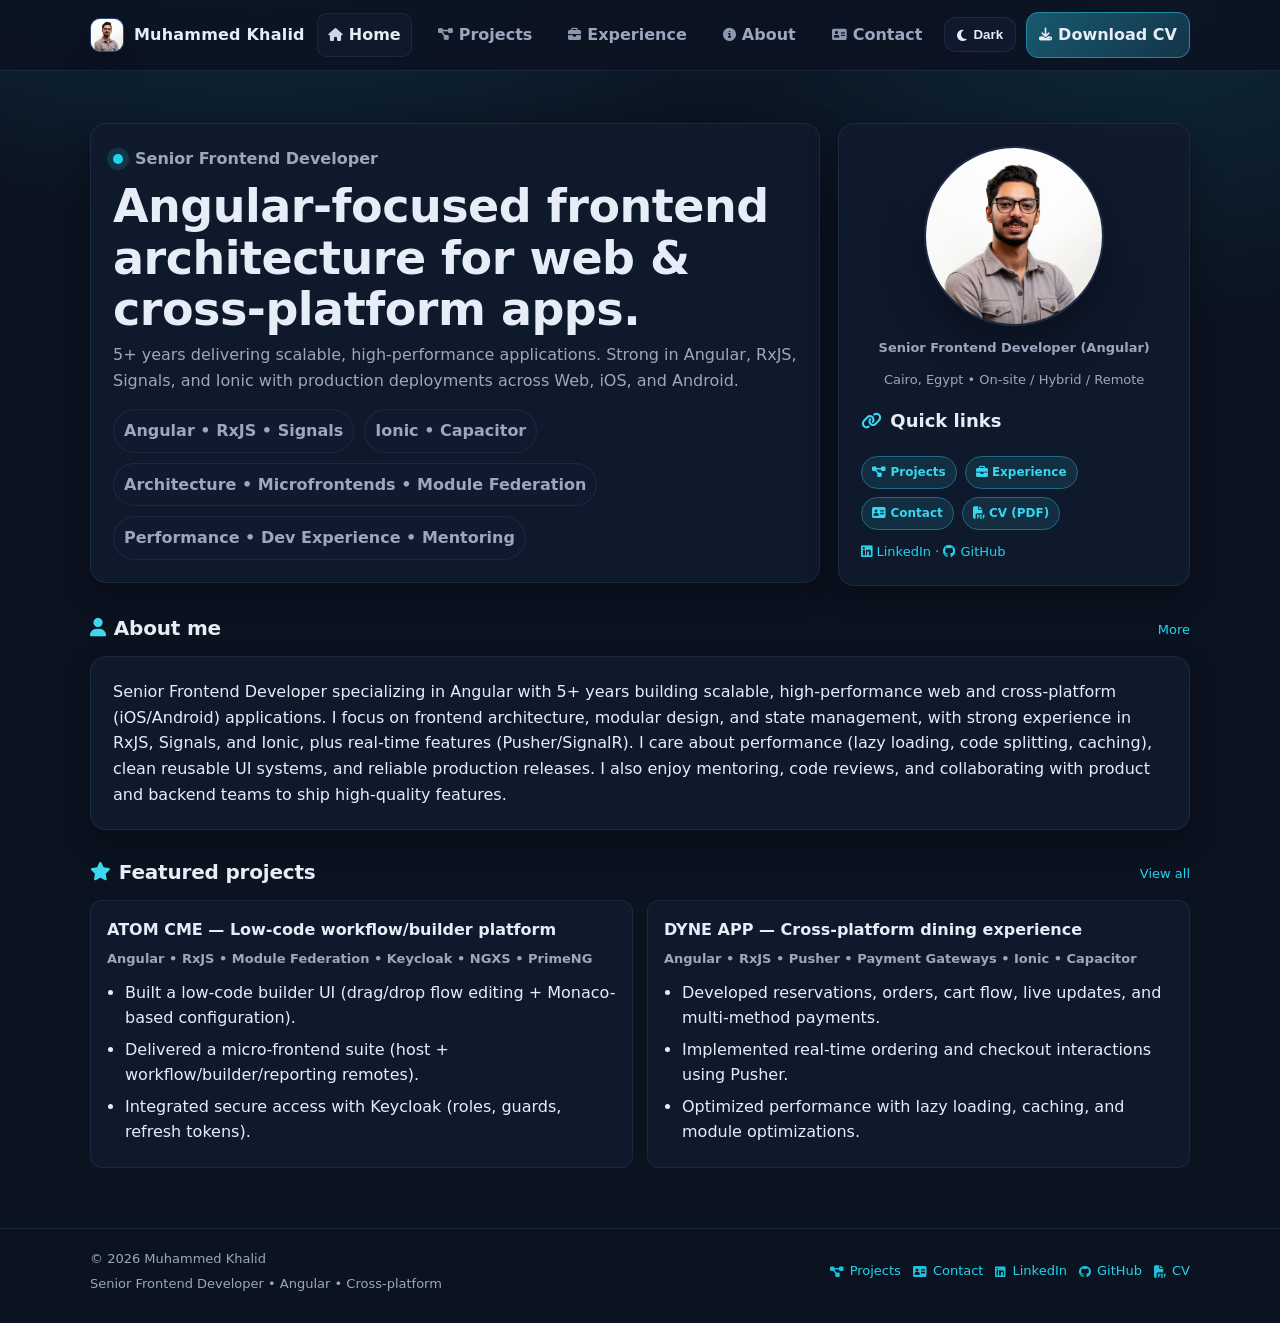
==== index.html @ d7b6f8a5 "Refine home highlights and skills labels. Clarify home highlight copy, align quick-link iconography," ====
<!doctype html>
<html lang="en" data-theme="dark">
  <head>
    <meta charset="utf-8" />
    <meta name="viewport" content="width=device-width, initial-scale=1" />
    <title>Muhammed Khalid | Senior Frontend Developer</title>
    <meta
      name="description"
      content="Senior Frontend Developer (Angular) with 5+ years of experience delivering scalable, high-performance web and cross-platform applications."
    />
    <meta property="og:type" content="website" />
    <meta property="og:url" content="https://muhammedkhaliidd.github.io/" />
    <meta
      property="og:title"
      content="Muhammed Khalid | Senior Frontend Developer"
    />
    <meta
      property="og:description"
      content="Senior Frontend Developer (Angular) with 5+ years of experience building scalable, high-performance web and cross-platform applications."
    />
    <meta
      property="og:image"
      content="https://muhammedkhaliidd.github.io/assets/img/headshot.png"
    />
    <meta property="og:image:alt" content="Muhammed Khalid portrait" />
    <meta name="twitter:card" content="summary_large_image" />
    <meta
      name="twitter:title"
      content="Muhammed Khalid | Senior Frontend Developer"
    />
    <meta
      name="twitter:description"
      content="Senior Frontend Developer (Angular) with 5+ years of experience building scalable, high-performance web and cross-platform applications."
    />
    <meta
      name="twitter:image"
      content="https://muhammedkhaliidd.github.io/assets/img/headshot.png"
    />
    <link
      rel="stylesheet"
      href="https://cdnjs.cloudflare.com/ajax/libs/font-awesome/6.5.2/css/all.min.css"
    />
    <link rel="icon" type="image/png" href="assets/img/headshot.png" />
    <link rel="apple-touch-icon" href="assets/img/headshot.png" />
    <link rel="stylesheet" href="assets/css/styles.css" />
  </head>
  <body>
    <a class="skipLink" href="#content">Skip to content</a>

    <header class="siteHeader">
      <div class="container">
        <div class="navBar">
          <a class="brand" href="index.html">
            <span class="brandMark" aria-hidden="true">
              <img src="assets/img/headshot.png" alt="" />
            </span>
            <span> Muhammed Khalid</span>
          </a>

          <nav class="navLinks" aria-label="Primary">
            <a href="index.html">Home</a>
            <a href="projects.html">Projects</a>
            <a href="experience.html">Experience</a>
            <a href="about.html">About</a>
            <a href="contact.html">Contact</a>
          </nav>

          <div class="navActions">
            <button
              class="btn"
              type="button"
              data-theme-toggle
              aria-pressed="true"
            >
              Dark
            </button>
            <a
              class="btn btnPrimary"
              href="https://drive.google.com/uc?export=download&id=1ogMhPn9wdrZe2wG6lk75J7KMx99sVMgh"
              target="_blank"
              rel="noreferrer"
              >Download CV</a
            >
          </div>
        </div>
      </div>
    </header>

    <main id="content">
      <section class="hero">
        <div class="container">
          <div class="heroGrid">
            <div class="heroCard">
              <div class="kicker">
                <span class="kickerDot" aria-hidden="true"></span> Senior
                Frontend Developer
              </div>
              <h1>
                Angular-focused frontend architecture for web & cross‑platform
                apps.
              </h1>
              <p class="subtitle">
                5+ years delivering scalable, high-performance applications.
                Strong in Angular, RxJS, Signals, and Ionic with production
                deployments across Web, iOS, and Android.
              </p>

              <div class="pillRow" aria-label="Highlights">
                <span class="pill">Angular • RxJS • Signals</span>
                <span class="pill">Ionic • Capacitor</span>
                <span class="pill">Architecture • Microfrontends • Module Federation</span>
                <span class="pill">Performance • Dev Experience • Mentoring</span>
              </div>
            </div>

            <aside class="heroCard" aria-label="Quick info">
              <div class="avatarWrap">
                <img
                  class="avatar"
                  src="assets/img/headshot.png"
                  alt="Muhammed Khalid portrait"
                />
                <p class="avatarCaption small">
                  Senior Frontend Developer (Angular)
                </p>
                <p class="small" style="margin: 0; color: var(--muted)">
                  Cairo, Egypt • On‑site / Hybrid / Remote
                </p>
              </div>

              <div class="section" style="margin-top: 16px">
                <h2 class="titleWithIcon" style="margin: 0 0 10px; font-size: 18px">
                  <i class="fa-solid fa-link titleIcon" aria-hidden="true"></i>
                  Quick links
                </h2>
                <div class="tagRow">
                  <a class="tag" href="projects.html"><i class="fa-solid fa-diagram-project" aria-hidden="true"></i> Projects</a>
                  <a class="tag" href="experience.html"><i class="fa-solid fa-briefcase" aria-hidden="true"></i> Experience</a>
                  <a class="tag" href="contact.html"><i class="fa-solid fa-address-card" aria-hidden="true"></i> Contact</a>
                  <a
                    class="tag"
                    href="https://drive.google.com/file/d/1ogMhPn9wdrZe2wG6lk75J7KMx99sVMgh/view?usp=sharing"
                    target="_blank"
                    rel="noreferrer"
                    ><i class="fa-solid fa-file-pdf" aria-hidden="true"></i> CV (PDF)</a
                  >
                </div>
                <p class="small" style="margin: 12px 0 0; color: var(--muted)">
                  <a
                    href="https://www.linkedin.com/in/muhammedkhaliid/"
                    target="_blank"
                    rel="noreferrer"
                    ><i class="fa-brands fa-linkedin" aria-hidden="true"></i> LinkedIn</a
                  >
                  ·
                  <a
                    href="https://github.com/muhammedkhaliidd"
                    target="_blank"
                    rel="noreferrer"
                    ><i class="fa-brands fa-github" aria-hidden="true"></i> GitHub</a
                  >
                </p>
              </div>
            </aside>
          </div>

          <section class="section" aria-label="About me">
            <div class="sectionHeader">
              <h2 class="titleWithIcon">
                <i class="fa-solid fa-user titleIcon" aria-hidden="true"></i>
                About me
              </h2>
              <a class="small" href="about.html">More</a>
            </div>
            <div class="heroCard">
              <p style="margin: 0; color: var(--text)">
                Senior Frontend Developer specializing in Angular with 5+ years
                building scalable, high‑performance web and cross‑platform
                (iOS/Android) applications. I focus on frontend architecture,
                modular design, and state management, with strong experience in
                RxJS, Signals, and Ionic, plus real‑time features
                (Pusher/SignalR). I care about performance (lazy loading, code
                splitting, caching), clean reusable UI systems, and reliable
                production releases. I also enjoy mentoring, code reviews, and
                collaborating with product and backend teams to ship
                high‑quality features.
              </p>
            </div>
          </section>

          <section class="section" aria-label="Featured projects">
            <div class="sectionHeader">
              <h2 class="titleWithIcon">
                <i class="fa-solid fa-star titleIcon" aria-hidden="true"></i>
                Featured projects
              </h2>
              <a class="small" href="projects.html">View all</a>
            </div>
            <div class="grid2">
              <article class="card">
                <h3>ATOM CME — Low‑code workflow/builder platform</h3>
                <div class="meta">
                  Angular • RxJS • Module Federation • Keycloak • NGXS • PrimeNG
                </div>
                <ul class="list">
                  <li>
                    Built a low‑code builder UI (drag/drop flow editing +
                    Monaco-based configuration).
                  </li>
                  <li>
                    Delivered a micro‑frontend suite (host +
                    workflow/builder/reporting remotes).
                  </li>
                  <li>
                    Integrated secure access with Keycloak (roles, guards,
                    refresh tokens).
                  </li>
                </ul>
              </article>
              <article class="card">
                <h3>DYNE APP — Cross‑platform dining experience</h3>
                <div class="meta">
                  Angular • RxJS • Pusher • Payment Gateways • Ionic • Capacitor
                </div>
                <ul class="list">
                  <li>
                    Developed reservations, orders, cart flow, live updates, and
                    multi-method payments.
                  </li>
                  <li>
                    Implemented real-time ordering and checkout interactions
                    using Pusher.
                  </li>
                  <li>
                    Optimized performance with lazy loading, caching, and module
                    optimizations.
                  </li>
                </ul>
              </article>
            </div>
          </section>
        </div>
      </section>
    </main>

    <footer class="siteFooter">
      <div class="container">
        <div class="footerRow">
          <div class="footerMeta">
            <div class="small">© <span id="y"></span> Muhammed Khalid</div>
            <div class="small footerTagline">
              Senior Frontend Developer • Angular • Cross-platform
            </div>
          </div>
          <div class="footerLinks small">
            <a href="projects.html">Projects</a>
            <a href="contact.html">Contact</a>
            <a href="https://www.linkedin.com/in/muhammedkhaliid/" target="_blank" rel="noreferrer">LinkedIn</a>
            <a href="https://github.com/muhammedkhaliidd" target="_blank" rel="noreferrer">GitHub</a>
            <a
              href="https://drive.google.com/file/d/1ogMhPn9wdrZe2wG6lk75J7KMx99sVMgh/view?usp=sharing"
              target="_blank"
              rel="noreferrer"
              >CV</a
            >
          </div>
        </div>
      </div>
      <script>
        document.getElementById("y").textContent = String(
          new Date().getFullYear(),
        );
      </script>
      <script src="assets/js/main.js"></script>
    </footer>
  </body>
</html>
---- assets/css/styles.css ----
/* Dark-default theme (Option A: Slate + Cyan) */

:root {
  --bg: #0b1220;
  --surface: #111b2e;
  --text: #e6edf7;
  --muted: #9aa7bd;
  --border: #22304a;
  --accent: #22d3ee;
  --accentHover: #06b6d4;

  --shadow: 0 10px 30px rgba(0, 0, 0, 0.35);
  --radius: 16px;
  --radiusSm: 12px;

  --maxW: 1100px;
  --gutter: 20px;

  --easeOut: cubic-bezier(0.2, 0.8, 0.2, 1);
  --durFast: 140ms;
  --dur: 220ms;
  --lift: translateY(-3px);
}

html[data-theme="dark"] {
  color-scheme: dark;
}

html[data-theme="light"] {
  color-scheme: light;
  --bg: #f6f8fc;
  --surface: #ffffff;
  --text: #0f172a;
  --muted: #475569;
  --border: #e2e8f0;
  --accent: #0891b2;
  --accentHover: #0e7490;
  --shadow: 0 10px 30px rgba(15, 23, 42, 0.12);
}

*,
*::before,
*::after {
  box-sizing: border-box;
}

body {
  margin: 0;
  font-family: ui-sans-serif, system-ui, -apple-system, Segoe UI, Roboto, Helvetica, Arial,
    "Apple Color Emoji", "Segoe UI Emoji";
  background: radial-gradient(1100px 600px at 20% -10%, rgba(34, 211, 238, 0.18), transparent 60%),
    radial-gradient(900px 600px at 90% 0%, rgba(34, 211, 238, 0.12), transparent 55%),
    var(--bg);
  color: var(--text);
  line-height: 1.6;
}

img {
  max-width: 100%;
  display: block;
}

a {
  color: var(--accent);
  text-decoration: none;
}

a:hover {
  color: var(--accentHover);
  text-decoration: underline;
}

/* Subtle motion defaults */
.brand,
.navLinks a,
.btn,
.tag,
.card,
.heroCard,
.brandMark,
.avatar {
  transition:
    transform var(--dur) var(--easeOut),
    box-shadow var(--dur) var(--easeOut),
    background-color var(--dur) var(--easeOut),
    border-color var(--dur) var(--easeOut),
    color var(--durFast) var(--easeOut),
    opacity var(--durFast) var(--easeOut);
}

.container {
  width: min(var(--maxW), calc(100% - (var(--gutter) * 2)));
  margin-inline: auto;
}

.skipLink {
  position: absolute;
  left: -999px;
  top: 0;
  padding: 10px 12px;
  background: var(--surface);
  color: var(--text);
  border: 1px solid var(--border);
  border-radius: 999px;
  z-index: 9999;
}
.skipLink:focus {
  left: 12px;
  top: 12px;
}

.siteHeader {
  position: sticky;
  top: 0;
  z-index: 1000;
  backdrop-filter: blur(10px);
  background: color-mix(in srgb, var(--bg) 82%, transparent);
  border-bottom: 1px solid color-mix(in srgb, var(--border) 70%, transparent);
}

.navBar {
  display: flex;
  align-items: center;
  justify-content: space-between;
  padding: 12px 0;
  gap: 12px;
}

.brand {
  display: inline-flex;
  align-items: center;
  gap: 10px;
  font-weight: 750;
  letter-spacing: 0.2px;
  color: var(--text);
}

.brandMark {
  width: 34px;
  height: 34px;
  border-radius: 10px;
  background: linear-gradient(135deg, var(--accent), color-mix(in srgb, var(--accent) 45%, #7c3aed));
  box-shadow: var(--shadow);
  overflow: hidden;
  border: 1px solid color-mix(in srgb, var(--border) 75%, transparent);
  display: grid;
  place-items: center;
}

.brandMark img {
  width: 100%;
  height: 100%;
  object-fit: cover;
}

.brand:hover .brandMark {
  transform: translateY(-1px) rotate(-1deg);
  border-color: color-mix(in srgb, var(--accent) 55%, var(--border));
}

.navLinks {
  display: flex;
  align-items: center;
  gap: 16px;
  flex-wrap: wrap;
}

.navLinks a {
  color: var(--muted);
  font-weight: 600;
  padding: 8px 10px;
  border-radius: 10px;
  display: inline-flex;
  align-items: center;
  gap: 6px;
}

.navLinks a::before {
  font-family: "Font Awesome 6 Free", sans-serif;
  font-weight: 900;
  font-size: 13px;
  line-height: 1;
  opacity: 0.9;
}

.navLinks a[href="index.html"]::before {
  content: "\f015";
}

.navLinks a[href="projects.html"]::before {
  content: "\f542";
}

.navLinks a[href="experience.html"]::before {
  content: "\f0b1";
}

.navLinks a[href="about.html"]::before {
  content: "\f05a";
}

.navLinks a[href="contact.html"]::before {
  content: "\f2bb";
}

.navLinks a:hover {
  text-decoration: none;
  color: var(--text);
  background: color-mix(in srgb, var(--surface) 85%, transparent);
  border: 1px solid color-mix(in srgb, var(--border) 70%, transparent);
  transform: translateY(-1px);
}

.navLinks a[aria-current="page"] {
  color: var(--text);
  background: color-mix(in srgb, var(--surface) 85%, transparent);
  border: 1px solid color-mix(in srgb, var(--border) 70%, transparent);
  text-decoration: none;
}

.navActions {
  display: flex;
  align-items: center;
  gap: 10px;
}

.btn {
  appearance: none;
  border: 1px solid color-mix(in srgb, var(--border) 75%, transparent);
  background: color-mix(in srgb, var(--surface) 88%, transparent);
  color: var(--text);
  padding: 9px 12px;
  border-radius: 12px;
  font-weight: 650;
  cursor: pointer;
  display: inline-flex;
  align-items: center;
  gap: 6px;
}

.btn[data-theme-toggle]::before {
  font-family: "Font Awesome 6 Free", sans-serif;
  font-weight: 900;
  font-size: 13px;
}

html[data-theme="dark"] .btn[data-theme-toggle]::before {
  content: "\f186";
}

html[data-theme="light"] .btn[data-theme-toggle]::before {
  content: "\f185";
}

.siteHeader .btnPrimary::before {
  content: "\f019";
  font-family: "Font Awesome 6 Free", sans-serif;
  font-weight: 900;
  font-size: 13px;
}

.btn:hover {
  border-color: color-mix(in srgb, var(--accent) 55%, var(--border));
  transform: var(--lift);
  box-shadow: 0 12px 28px rgba(0, 0, 0, 0.22);
}

.btnPrimary {
  border-color: color-mix(in srgb, var(--accent) 55%, var(--border));
  background: linear-gradient(
    135deg,
    color-mix(in srgb, var(--accent) 34%, var(--surface)),
    color-mix(in srgb, var(--accent) 14%, var(--surface))
  );
}

.btnPrimary:hover {
  border-color: var(--accent);
  box-shadow: 0 16px 40px color-mix(in srgb, var(--accent) 16%, rgba(0, 0, 0, 0.35));
}

main {
  padding: 34px 0 54px;
}

.hero {
  padding: 18px 0 6px;
}

.heroGrid {
  display: grid;
  grid-template-columns: 1.35fr 0.65fr;
  gap: 18px;
  align-items: start;
}

.avatarWrap {
  display: grid;
  gap: 12px;
  justify-items: center;
  text-align: center;
}

.avatar {
  width: 180px;
  aspect-ratio: 1 / 1;
  border-radius: 999px;
  object-fit: cover;
  border: 2px solid color-mix(in srgb, var(--border) 80%, transparent);
  box-shadow: 0 18px 45px rgba(0, 0, 0, 0.35);
}

.avatar:hover {
  transform: translateY(-2px);
  box-shadow: 0 22px 58px rgba(0, 0, 0, 0.42);
}

.avatarCaption {
  margin: 0;
  color: var(--muted);
  font-weight: 650;
}

.heroCard {
  background: color-mix(in srgb, var(--surface) 88%, transparent);
  border: 1px solid color-mix(in srgb, var(--border) 70%, transparent);
  border-radius: var(--radius);
  box-shadow: var(--shadow);
  padding: 22px;
}

.heroCard:hover {
  transform: translateY(-1px);
  border-color: color-mix(in srgb, var(--accent) 22%, var(--border));
}

.kicker {
  display: inline-flex;
  align-items: center;
  gap: 12px;
  font-weight: 700;
  color: var(--muted);
}

.kickerDot {
  width: 10px;
  height: 10px;
  border-radius: 999px;
  background: var(--accent);
  box-shadow: 0 0 0 6px color-mix(in srgb, var(--accent) 15%, transparent);
}

h1 {
  margin: 10px 0 6px;
  line-height: 1.12;
  letter-spacing: -0.5px;
  font-size: clamp(28px, 4.1vw, 46px);
}

.subtitle {
  margin: 0 0 14px;
  color: var(--muted);
  font-size: 16px;
}

.pillRow {
  display: flex;
  gap: 10px;
  flex-wrap: wrap;
  margin-top: 16px;
}

.pill {
  display: inline-flex;
  align-items: center;
  gap: 8px;
  padding: 8px 10px;
  border-radius: 999px;
  border: 1px solid color-mix(in srgb, var(--border) 70%, transparent);
  background: color-mix(in srgb, var(--surface) 85%, transparent);
  color: var(--muted);
  font-weight: 650;
}

.section {
  margin-top: 26px;
}

.sectionHeader {
  display: flex;
  align-items: baseline;
  justify-content: space-between;
  gap: 16px;
  margin-bottom: 12px;
}

.sectionHeader h2 {
  margin: 0;
  font-size: 20px;
  letter-spacing: -0.2px;
}

.titleWithIcon {
  display: inline-flex;
  align-items: center;
  gap: 8px;
}

.titleIcon {
  color: color-mix(in srgb, var(--accent) 86%, var(--text));
  font-size: 0.92em;
}

.grid2 {
  display: grid;
  grid-template-columns: 1fr 1fr;
  gap: 14px;
}

.card {
  background: color-mix(in srgb, var(--surface) 88%, transparent);
  border: 1px solid color-mix(in srgb, var(--border) 70%, transparent);
  border-radius: var(--radiusSm);
  padding: 16px;
}

.card:hover {
  transform: var(--lift);
  border-color: color-mix(in srgb, var(--accent) 26%, var(--border));
  box-shadow: 0 18px 55px rgba(0, 0, 0, 0.26);
}

.card h3 {
  margin: 0 0 6px;
  font-size: 16px;
}

.contactCard {
  position: relative;
  display: flex;
  flex-direction: column;
  align-content: start;
  gap: 10px;
  padding: 18px;
}

.contactCard.hasAction {
  padding-top: 18px;
  min-height: auto;
}

.contactCard h3,
.contactCard .meta,
.contactCard p {
  margin: 0;
}

.contactCard .meta {
  text-transform: uppercase;
  letter-spacing: 0.4px;
}

.contactValue {
  margin: 10px 0 0;
  color: var(--text);
  font-weight: 600;
  min-height: 24px;
}

.contactAction {
  margin: 10px 0 0;
}

.contactActionTop {
  position: absolute;
  top: 18px;
  right: 18px;
  margin: 0;
  z-index: 2;
}

.contactActionTop .btn {
  min-height: 34px;
  padding: 6px 10px;
  border-radius: 10px;
  font-size: 12px;
}

.contactCard.hasAction h3 {
  padding-right: 132px;
}

.contactNote {
  margin: 10px 0 0;
  color: var(--muted);
}

.meta {
  color: var(--muted);
  font-weight: 650;
  font-size: 13px;
}

.list {
  margin: 10px 0 0;
  padding-left: 18px;
  color: var(--text);
}

.list li {
  margin: 6px 0;
}

.tagRow {
  display: flex;
  flex-wrap: wrap;
  gap: 8px;
  margin-top: 10px;
}

.tag {
  font-size: 12px;
  font-weight: 700;
  color: color-mix(in srgb, var(--accent) 90%, var(--text));
  border: 1px solid color-mix(in srgb, var(--accent) 35%, var(--border));
  background: color-mix(in srgb, var(--accent) 10%, var(--surface));
  border-radius: 999px;
  padding: 6px 10px;
}

.tag:hover {
  text-decoration: none;
  transform: translateY(-1px);
  border-color: color-mix(in srgb, var(--accent) 55%, var(--border));
  background: color-mix(in srgb, var(--accent) 14%, var(--surface));
}

@media (prefers-reduced-motion: reduce) {
  .brand,
  .navLinks a,
  .btn,
  .tag,
  .card,
  .heroCard,
  .brandMark,
  .avatar {
    transition: none !important;
  }
  .navLinks a:hover,
  .btn:hover,
  .tag:hover,
  .card:hover,
  .heroCard:hover,
  .brand:hover .brandMark,
  .avatar:hover {
    transform: none !important;
  }
}

.siteFooter {
  border-top: 1px solid color-mix(in srgb, var(--border) 70%, transparent);
  padding: 20px 0 28px;
  color: var(--muted);
}

.footerRow {
  display: flex;
  align-items: center;
  justify-content: space-between;
  flex-wrap: wrap;
  gap: 12px;
}

.footerMeta {
  display: grid;
  gap: 4px;
}

.footerTagline {
  color: var(--muted);
}

.footerLinks {
  display: flex;
  gap: 12px;
  flex-wrap: wrap;
}

.footerLinks a {
  display: inline-flex;
  align-items: center;
  gap: 6px;
}

.footerLinks a::before {
  font-family: "Font Awesome 6 Free", sans-serif;
  font-weight: 900;
  font-size: 12px;
  line-height: 1;
  opacity: 0.9;
}

.footerLinks a[href="contact.html"]::before {
  content: "\f2bb";
}

.footerLinks a[href="projects.html"]::before {
  content: "\f542";
}

.footerLinks a[href*="drive.google.com"]::before {
  content: "\f1c1";
}

.footerLinks a[href*="linkedin.com"]::before {
  content: "\f08c";
  font-family: "Font Awesome 6 Brands", sans-serif;
  font-weight: 400;
}

.footerLinks a[href*="github.com"]::before {
  content: "\f09b";
  font-family: "Font Awesome 6 Brands", sans-serif;
  font-weight: 400;
}

.footerLinks a[href="#content"]::before {
  content: "\f062";
}

.small {
  font-size: 13px;
}

@media (max-width: 900px) {
  .container {
    --gutter: 16px;
  }

  .siteHeader {
    position: static;
  }

  .navBar {
    display: grid;
    grid-template-columns: 1fr;
    gap: 10px;
    padding: 10px 0;
  }

  .brand {
    justify-self: start;
  }

  .heroGrid {
    grid-template-columns: 1fr;
  }
  .grid2 {
    grid-template-columns: 1fr;
  }

  .navLinks {
    justify-content: flex-start;
    gap: 8px;
    overflow-x: auto;
    flex-wrap: nowrap;
    padding-bottom: 2px;
    scrollbar-width: thin;
  }

  .navLinks a {
    white-space: nowrap;
    min-height: 40px;
    display: inline-flex;
    align-items: center;
  }

  .navActions {
    justify-content: flex-end;
    gap: 8px;
    flex-wrap: wrap;
  }

  .btn {
    min-height: 42px;
  }

  .heroCard,
  .card {
    padding: 18px;
  }

  .contactCard {
    padding: 18px;
    min-height: auto;
  }

  .contactCard.hasAction {
    padding-top: 18px;
    min-height: auto;
  }

  .contactCard.hasAction h3 {
    padding-right: 122px;
  }

  main {
    padding: 24px 0 44px;
  }

  .section {
    margin-top: 20px;
  }

  .avatar {
    width: 150px;
  }

  .footerRow {
    align-items: flex-start;
  }
}

@media (max-width: 600px) {
  .container {
    --gutter: 14px;
  }

  h1 {
    font-size: clamp(22px, 6vw, 32px);
  }

  .subtitle {
    font-size: 15px;
  }

  .pillRow {
    gap: 8px;
  }

  .pill {
    font-size: 12px;
    padding: 7px 9px;
  }

  .sectionHeader {
    flex-direction: row;
    align-items: center;
    justify-content: space-between;
  }

  .sectionHeader > a {
    align-self: auto;
  }

  .sectionHeader h2 {
    font-size: 18px;
  }

  .card h3 {
    font-size: 16px;
  }

  .avatar {
    width: 130px;
  }

  .small {
    font-size: 12px;
  }
}

@media (max-width: 420px) {
  .brand {
    font-size: 14px;
  }

  .brandMark {
    width: 30px;
    height: 30px;
  }

  .heroCard,
  .card {
    padding: 15px;
  }

  .navLinks a {
    padding: 7px 9px;
    font-size: 14px;
  }

  h1 {
    font-size: 22px;
  }

  .sectionHeader h2 {
    font-size: 17px;
  }

  .card h3 {
    font-size: 14px;
  }
}
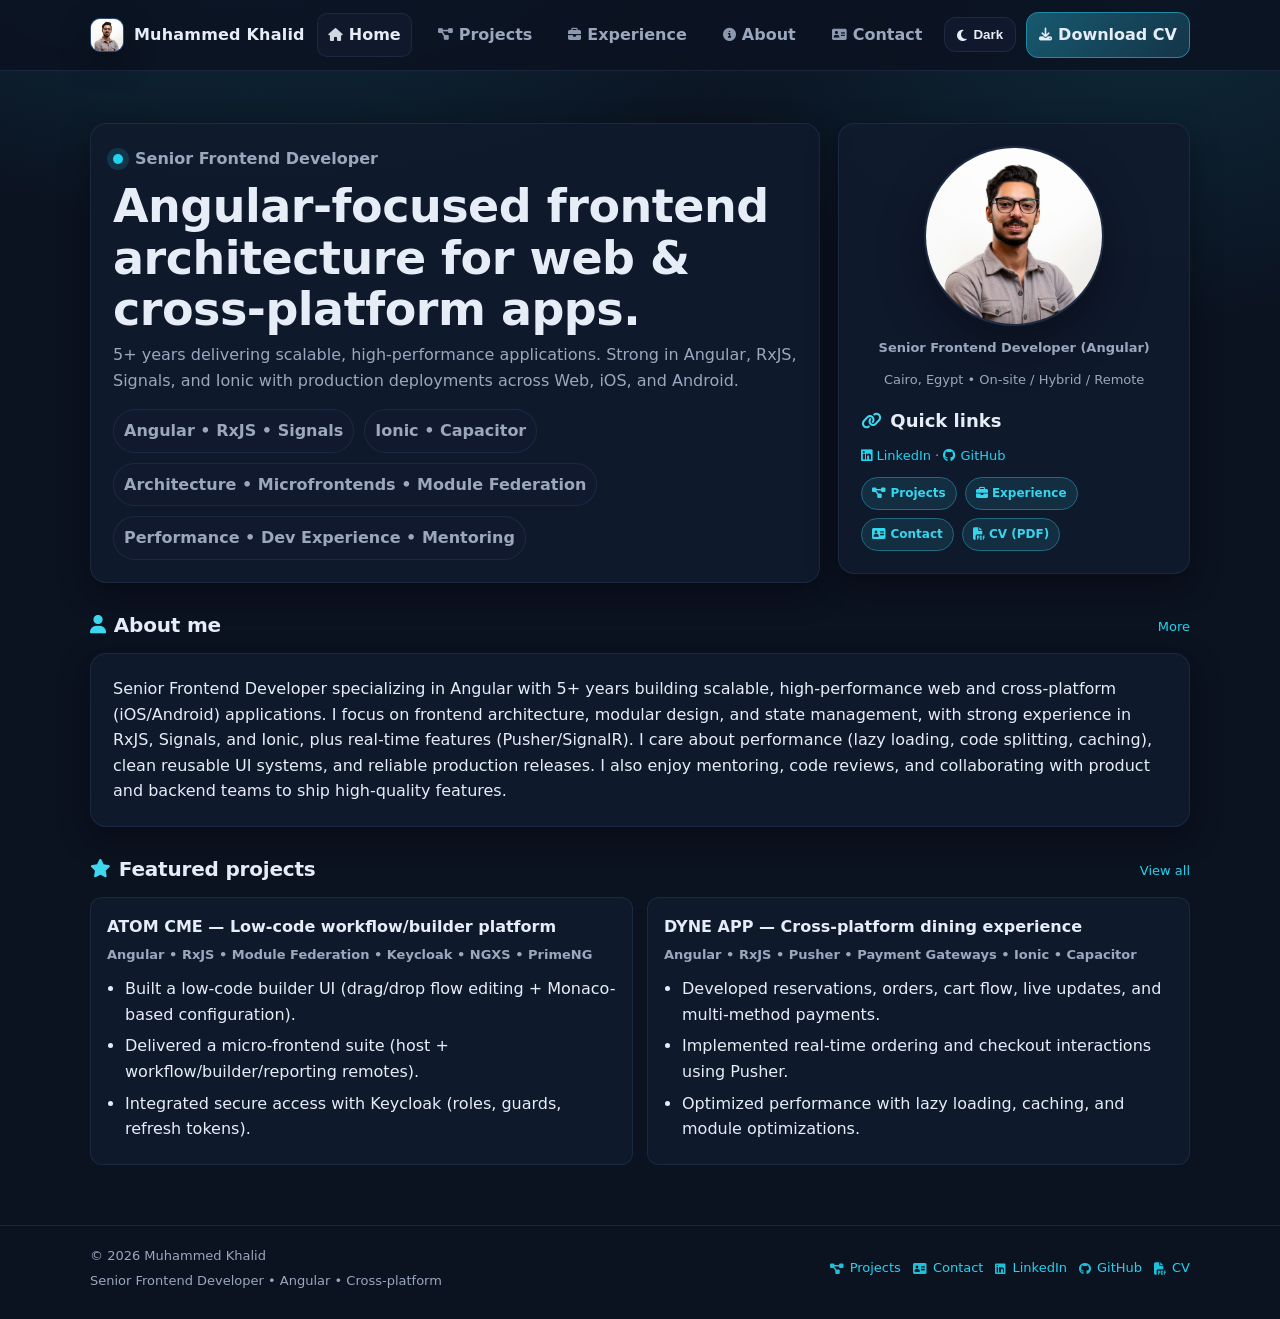
==== commit 19d75d28: "Reorder home quick links for cleaner hierarchy. Move LinkedIn/GitHub above action tags while keeping" ====
--- a/index.html
+++ b/index.html
@@ -133,19 +133,7 @@
                   <i class="fa-solid fa-link titleIcon" aria-hidden="true"></i>
                   Quick links
                 </h2>
-                <div class="tagRow">
-                  <a class="tag" href="projects.html"><i class="fa-solid fa-diagram-project" aria-hidden="true"></i> Projects</a>
-                  <a class="tag" href="experience.html"><i class="fa-solid fa-briefcase" aria-hidden="true"></i> Experience</a>
-                  <a class="tag" href="contact.html"><i class="fa-solid fa-address-card" aria-hidden="true"></i> Contact</a>
-                  <a
-                    class="tag"
-                    href="https://drive.google.com/file/d/1ogMhPn9wdrZe2wG6lk75J7KMx99sVMgh/view?usp=sharing"
-                    target="_blank"
-                    rel="noreferrer"
-                    ><i class="fa-solid fa-file-pdf" aria-hidden="true"></i> CV (PDF)</a
-                  >
-                </div>
-                <p class="small" style="margin: 12px 0 0; color: var(--muted)">
+                <p class="small" style="margin: 0 0 10px; color: var(--muted)">
                   <a
                     href="https://www.linkedin.com/in/muhammedkhaliid/"
                     target="_blank"
@@ -160,6 +148,18 @@
                     ><i class="fa-brands fa-github" aria-hidden="true"></i> GitHub</a
                   >
                 </p>
+                <div class="tagRow">
+                  <a class="tag" href="projects.html"><i class="fa-solid fa-diagram-project" aria-hidden="true"></i> Projects</a>
+                  <a class="tag" href="experience.html"><i class="fa-solid fa-briefcase" aria-hidden="true"></i> Experience</a>
+                  <a class="tag" href="contact.html"><i class="fa-solid fa-address-card" aria-hidden="true"></i> Contact</a>
+                  <a
+                    class="tag"
+                    href="https://drive.google.com/file/d/1ogMhPn9wdrZe2wG6lk75J7KMx99sVMgh/view?usp=sharing"
+                    target="_blank"
+                    rel="noreferrer"
+                    ><i class="fa-solid fa-file-pdf" aria-hidden="true"></i> CV (PDF)</a
+                  >
+                </div>
               </div>
             </aside>
           </div>
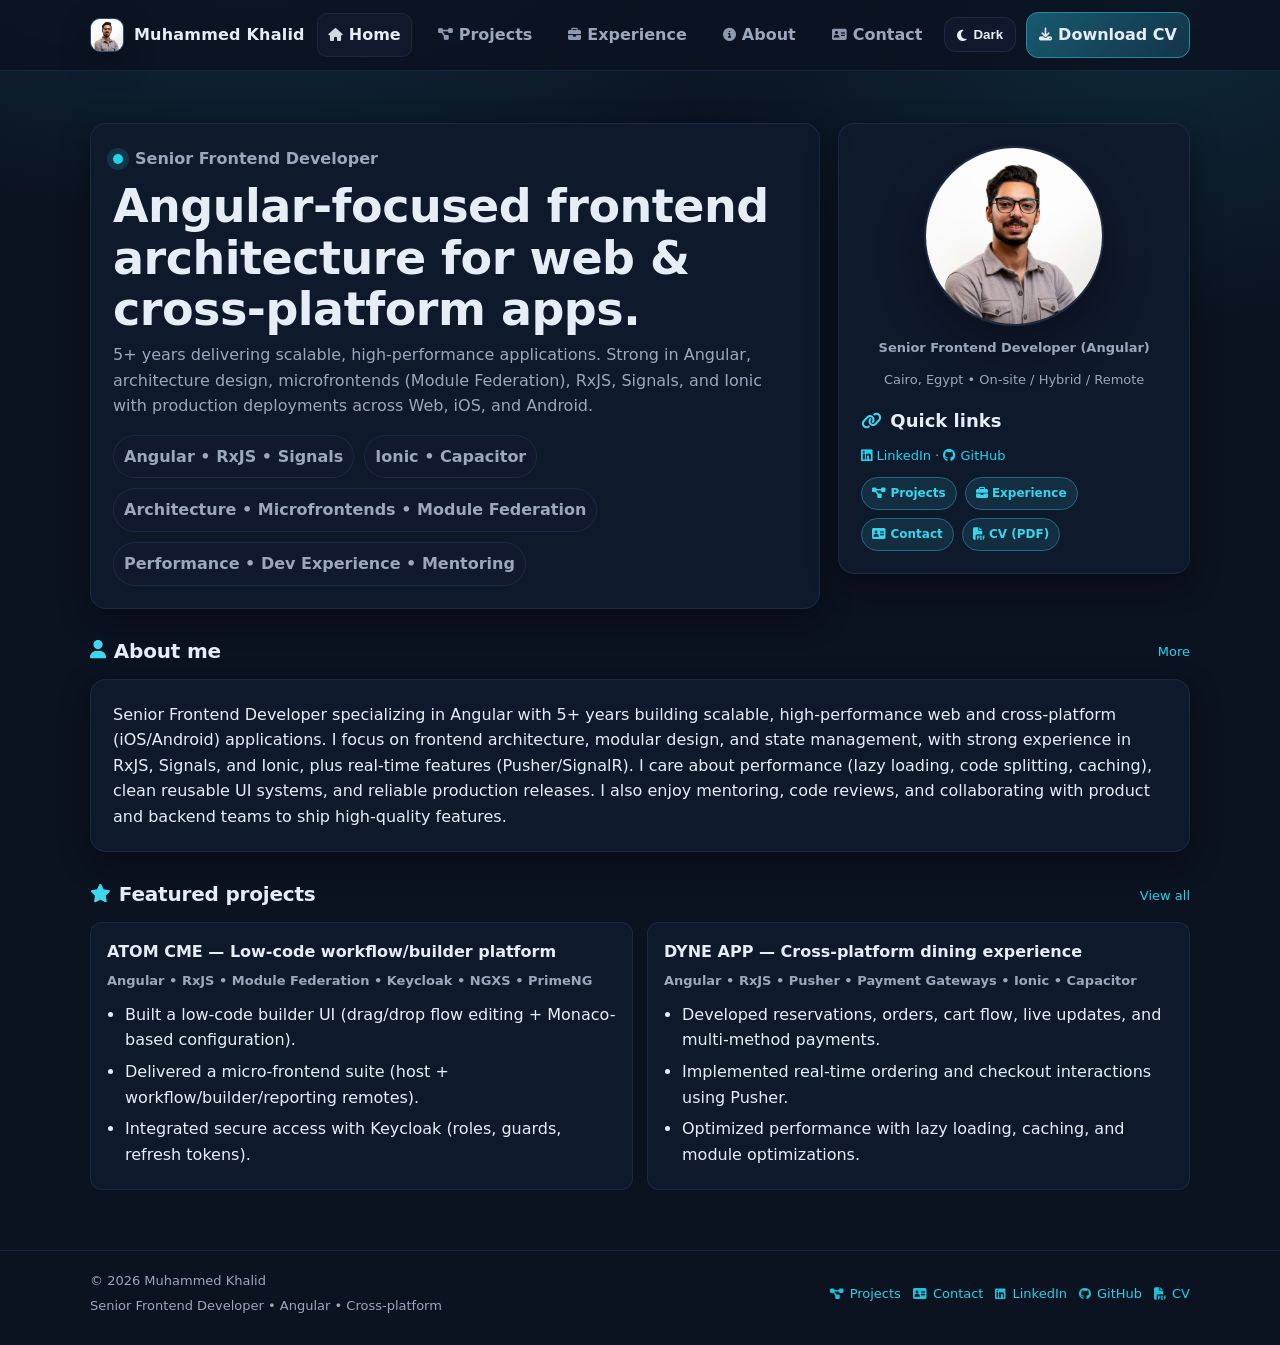
==== commit 2e1afd2d: "Update home summary to emphasize architecture strengths. Mention architecture design and microfronte" ====
--- a/index.html
+++ b/index.html
@@ -101,7 +101,8 @@
               </h1>
               <p class="subtitle">
                 5+ years delivering scalable, high-performance applications.
-                Strong in Angular, RxJS, Signals, and Ionic with production
+                Strong in Angular, architecture design, microfrontends (Module
+                Federation), RxJS, Signals, and Ionic with production
                 deployments across Web, iOS, and Android.
               </p>
 
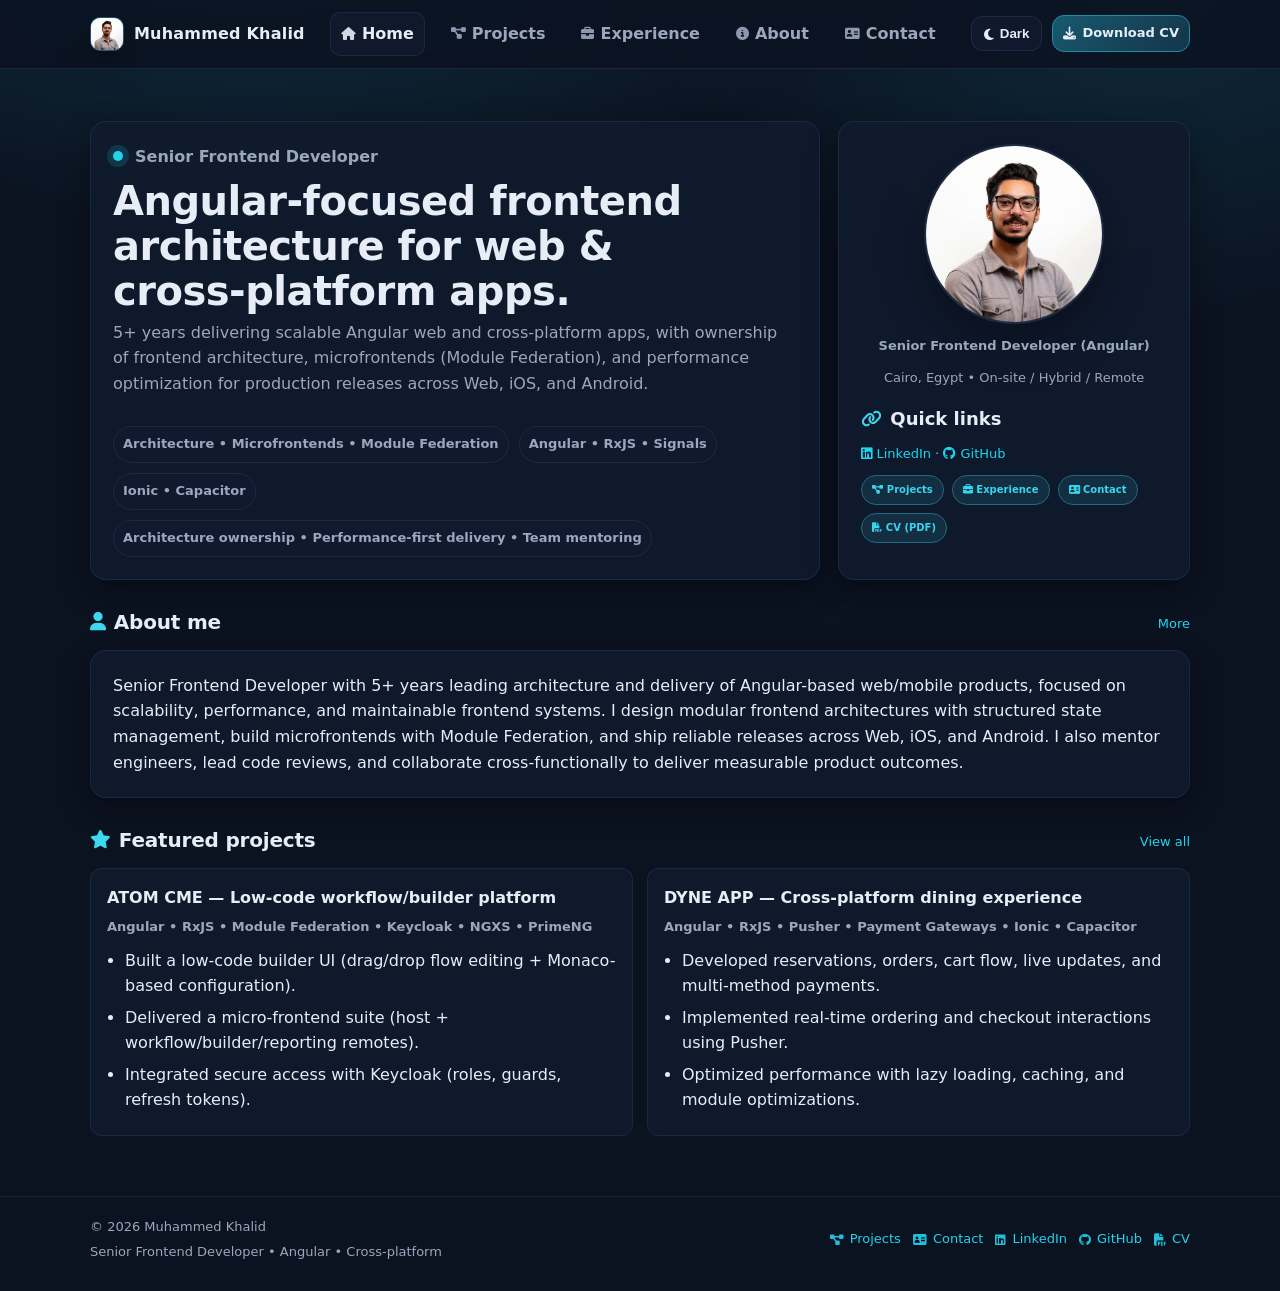
==== commit 958856d6: "Polish home hero typography and quick-link presentation. Refine hero card balance, tighten heading/p" ====
--- a/index.html
+++ b/index.html
@@ -100,17 +100,21 @@
                 apps.
               </h1>
               <p class="subtitle">
-                5+ years delivering scalable, high-performance applications.
-                Strong in Angular, architecture design, microfrontends (Module
-                Federation), RxJS, Signals, and Ionic with production
-                deployments across Web, iOS, and Android.
+                5+ years delivering scalable Angular web and cross-platform
+                apps, with ownership of frontend architecture, microfrontends
+                (Module Federation), and performance optimization for production
+                releases across Web, iOS, and Android.
               </p>
 
               <div class="pillRow" aria-label="Highlights">
+                <span class="pill"
+                  >Architecture • Microfrontends • Module Federation</span
+                >
                 <span class="pill">Angular • RxJS • Signals</span>
                 <span class="pill">Ionic • Capacitor</span>
-                <span class="pill">Architecture • Microfrontends • Module Federation</span>
-                <span class="pill">Performance • Dev Experience • Mentoring</span>
+                <span class="pill"
+                  >Architecture ownership • Performance-first delivery • Team mentoring</span
+                >
               </div>
             </div>
 
@@ -130,7 +134,10 @@
               </div>
 
               <div class="section" style="margin-top: 16px">
-                <h2 class="titleWithIcon" style="margin: 0 0 10px; font-size: 18px">
+                <h2
+                  class="titleWithIcon"
+                  style="margin: 0 0 10px; font-size: 18px"
+                >
                   <i class="fa-solid fa-link titleIcon" aria-hidden="true"></i>
                   Quick links
                 </h2>
@@ -139,26 +146,41 @@
                     href="https://www.linkedin.com/in/muhammedkhaliid/"
                     target="_blank"
                     rel="noreferrer"
-                    ><i class="fa-brands fa-linkedin" aria-hidden="true"></i> LinkedIn</a
+                    ><i class="fa-brands fa-linkedin" aria-hidden="true"></i>
+                    LinkedIn</a
                   >
                   ·
                   <a
                     href="https://github.com/muhammedkhaliidd"
                     target="_blank"
                     rel="noreferrer"
-                    ><i class="fa-brands fa-github" aria-hidden="true"></i> GitHub</a
+                    ><i class="fa-brands fa-github" aria-hidden="true"></i>
+                    GitHub</a
                   >
                 </p>
                 <div class="tagRow">
-                  <a class="tag" href="projects.html"><i class="fa-solid fa-diagram-project" aria-hidden="true"></i> Projects</a>
-                  <a class="tag" href="experience.html"><i class="fa-solid fa-briefcase" aria-hidden="true"></i> Experience</a>
-                  <a class="tag" href="contact.html"><i class="fa-solid fa-address-card" aria-hidden="true"></i> Contact</a>
+                  <a class="tag" href="projects.html"
+                    ><i
+                      class="fa-solid fa-diagram-project"
+                      aria-hidden="true"
+                    ></i>
+                    Projects</a
+                  >
+                  <a class="tag" href="experience.html"
+                    ><i class="fa-solid fa-briefcase" aria-hidden="true"></i>
+                    Experience</a
+                  >
+                  <a class="tag" href="contact.html"
+                    ><i class="fa-solid fa-address-card" aria-hidden="true"></i>
+                    Contact</a
+                  >
                   <a
                     class="tag"
                     href="https://drive.google.com/file/d/1ogMhPn9wdrZe2wG6lk75J7KMx99sVMgh/view?usp=sharing"
                     target="_blank"
                     rel="noreferrer"
-                    ><i class="fa-solid fa-file-pdf" aria-hidden="true"></i> CV (PDF)</a
+                    ><i class="fa-solid fa-file-pdf" aria-hidden="true"></i> CV
+                    (PDF)</a
                   >
                 </div>
               </div>
@@ -175,16 +197,14 @@
             </div>
             <div class="heroCard">
               <p style="margin: 0; color: var(--text)">
-                Senior Frontend Developer specializing in Angular with 5+ years
-                building scalable, high‑performance web and cross‑platform
-                (iOS/Android) applications. I focus on frontend architecture,
-                modular design, and state management, with strong experience in
-                RxJS, Signals, and Ionic, plus real‑time features
-                (Pusher/SignalR). I care about performance (lazy loading, code
-                splitting, caching), clean reusable UI systems, and reliable
-                production releases. I also enjoy mentoring, code reviews, and
-                collaborating with product and backend teams to ship
-                high‑quality features.
+                Senior Frontend Developer with 5+ years leading architecture and
+                delivery of Angular-based web/mobile products, focused on
+                scalability, performance, and maintainable frontend systems. I
+                design modular frontend architectures with structured state
+                management, build microfrontends with Module Federation, and
+                ship reliable releases across Web, iOS, and Android. I also
+                mentor engineers, lead code reviews, and collaborate
+                cross-functionally to deliver measurable product outcomes.
               </p>
             </div>
           </section>
@@ -256,8 +276,18 @@
           <div class="footerLinks small">
             <a href="projects.html">Projects</a>
             <a href="contact.html">Contact</a>
-            <a href="https://www.linkedin.com/in/muhammedkhaliid/" target="_blank" rel="noreferrer">LinkedIn</a>
-            <a href="https://github.com/muhammedkhaliidd" target="_blank" rel="noreferrer">GitHub</a>
+            <a
+              href="https://www.linkedin.com/in/muhammedkhaliid/"
+              target="_blank"
+              rel="noreferrer"
+              >LinkedIn</a
+            >
+            <a
+              href="https://github.com/muhammedkhaliidd"
+              target="_blank"
+              rel="noreferrer"
+              >GitHub</a
+            >
             <a
               href="https://drive.google.com/file/d/1ogMhPn9wdrZe2wG6lk75J7KMx99sVMgh/view?usp=sharing"
               target="_blank"
--- a/assets/css/styles.css
+++ b/assets/css/styles.css
@@ -259,6 +259,11 @@
   font-size: 13px;
 }
 
+.siteHeader .btnPrimary {
+  font-size: 13px;
+  padding: 7px 10px;
+}
+
 .btn:hover {
   border-color: color-mix(in srgb, var(--accent) 55%, var(--border));
   transform: var(--lift);
@@ -291,7 +296,7 @@
   display: grid;
   grid-template-columns: 1.35fr 0.65fr;
   gap: 18px;
-  align-items: start;
+  align-items: stretch;
 }
 
 .avatarWrap {
@@ -327,6 +332,9 @@
   border-radius: var(--radius);
   box-shadow: var(--shadow);
   padding: 22px;
+  height: 100%;
+  display: flex;
+  flex-direction: column;
 }
 
 .heroCard:hover {
@@ -354,7 +362,7 @@
   margin: 10px 0 6px;
   line-height: 1.12;
   letter-spacing: -0.5px;
-  font-size: clamp(28px, 4.1vw, 46px);
+  font-size: clamp(26px, 3.8vw, 40px);
 }
 
 .subtitle {
@@ -374,12 +382,13 @@
   display: inline-flex;
   align-items: center;
   gap: 8px;
-  padding: 8px 10px;
+  padding: 7px 9px;
   border-radius: 999px;
   border: 1px solid color-mix(in srgb, var(--border) 70%, transparent);
   background: color-mix(in srgb, var(--surface) 85%, transparent);
   color: var(--muted);
   font-weight: 650;
+  font-size: 13px;
 }
 
 .section {
@@ -519,13 +528,14 @@
 }
 
 .tag {
-  font-size: 12px;
-  font-weight: 700;
+  font-size: 10px;
+  font-weight: 600;
   color: color-mix(in srgb, var(--accent) 90%, var(--text));
   border: 1px solid color-mix(in srgb, var(--accent) 35%, var(--border));
   background: color-mix(in srgb, var(--accent) 10%, var(--surface));
   border-radius: 999px;
   padding: 6px 10px;
+  gap: 4px;
 }
 
 .tag:hover {
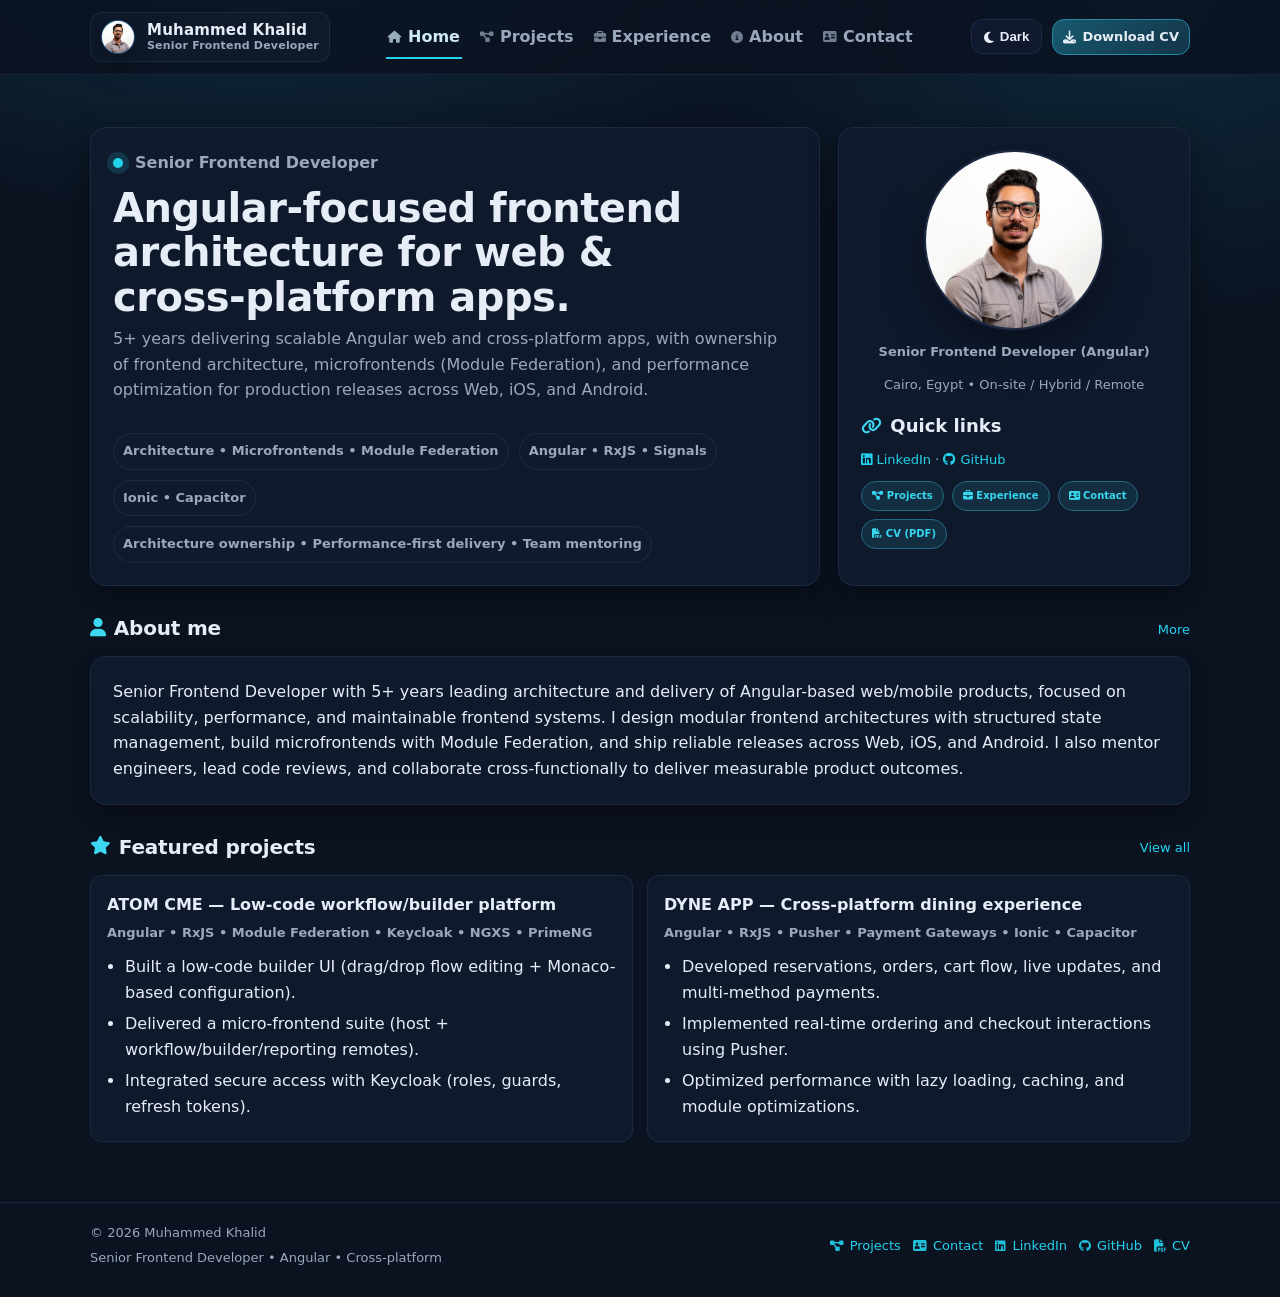
==== commit 4fee940b: "Refine mobile header navigation behavior and brand consistency. This keeps the active tab visible in" ====
--- a/index.html
+++ b/index.html
@@ -54,7 +54,7 @@
             <span class="brandMark" aria-hidden="true">
               <img src="assets/img/headshot.png" alt="" />
             </span>
-            <span> Muhammed Khalid</span>
+            <span class="brandText"><span class="brandName">Muhammed Khalid</span><span class="brandRole">Senior Frontend Developer</span></span>
           </a>
 
           <nav class="navLinks" aria-label="Primary">
--- a/assets/css/styles.css
+++ b/assets/css/styles.css
@@ -129,16 +129,38 @@
 .brand {
   display: inline-flex;
   align-items: center;
-  gap: 10px;
+  gap: 12px;
+  padding: 7px 10px;
+  border-radius: 12px;
+  border: 1px solid color-mix(in srgb, var(--border) 70%, transparent);
+  background: color-mix(in srgb, var(--surface) 82%, transparent);
   font-weight: 750;
   letter-spacing: 0.2px;
   color: var(--text);
 }
 
+.brandText {
+  display: grid;
+  line-height: 1.1;
+  gap: 2px;
+}
+
+.brandName {
+  font-size: 15px;
+  font-weight: 760;
+  letter-spacing: 0.2px;
+}
+
+.brandRole {
+  font-size: 11px;
+  font-weight: 600;
+  color: var(--muted);
+}
+
 .brandMark {
   width: 34px;
   height: 34px;
-  border-radius: 10px;
+  border-radius: 999px;
   background: linear-gradient(135deg, var(--accent), color-mix(in srgb, var(--accent) 45%, #7c3aed));
   box-shadow: var(--shadow);
   overflow: hidden;
@@ -151,11 +173,22 @@
   width: 100%;
   height: 100%;
   object-fit: cover;
+  transform: scale(1.03);
 }
 
 .brand:hover .brandMark {
-  transform: translateY(-1px) rotate(-1deg);
+  transform: translateY(-1px) scale(1.03);
   border-color: color-mix(in srgb, var(--accent) 55%, var(--border));
+}
+
+.brand:hover .brandName {
+  color: color-mix(in srgb, var(--text) 85%, var(--accent));
+}
+
+.brand:hover {
+  text-decoration: none;
+  border-color: color-mix(in srgb, var(--accent) 40%, var(--border));
+  box-shadow: 0 8px 22px rgba(0, 0, 0, 0.22);
 }
 
 .navLinks {
@@ -168,19 +201,20 @@
 .navLinks a {
   color: var(--muted);
   font-weight: 600;
-  padding: 8px 10px;
-  border-radius: 10px;
+  padding: 9px 2px 8px;
+  border-radius: 0;
   display: inline-flex;
   align-items: center;
   gap: 6px;
+  border-bottom: 2px solid transparent;
 }
 
 .navLinks a::before {
   font-family: "Font Awesome 6 Free", sans-serif;
-  font-weight: 900;
-  font-size: 13px;
+  font-weight: 700;
+  font-size: 12px;
   line-height: 1;
-  opacity: 0.9;
+  opacity: 0.72;
 }
 
 .navLinks a[href="index.html"]::before {
@@ -203,18 +237,25 @@
   content: "\f2bb";
 }
 
-.navLinks a:hover {
+.navLinks a:focus-visible {
   text-decoration: none;
   color: var(--text);
-  background: color-mix(in srgb, var(--surface) 85%, transparent);
-  border: 1px solid color-mix(in srgb, var(--border) 70%, transparent);
-  transform: translateY(-1px);
+  border-bottom-color: var(--accent);
+  outline: none;
+}
+
+@media (hover: hover) {
+  .navLinks a:hover {
+    text-decoration: none;
+    color: var(--text);
+    border-bottom-color: color-mix(in srgb, var(--accent) 45%, var(--border));
+    background: transparent;
+  }
 }
 
 .navLinks a[aria-current="page"] {
-  color: var(--text);
-  background: color-mix(in srgb, var(--surface) 85%, transparent);
-  border: 1px solid color-mix(in srgb, var(--border) 70%, transparent);
+  color: color-mix(in srgb, var(--text) 88%, var(--accent));
+  border-bottom-color: var(--accent);
   text-decoration: none;
 }
 
@@ -659,7 +700,8 @@
   }
 
   .brand {
-    justify-self: start;
+    justify-self: center;
+    padding: 6px 8px;
   }
 
   .heroGrid {
@@ -675,7 +717,12 @@
     overflow-x: auto;
     flex-wrap: nowrap;
     padding-bottom: 2px;
-    scrollbar-width: thin;
+    scrollbar-width: none;
+    -ms-overflow-style: none;
+  }
+
+  .navLinks::-webkit-scrollbar {
+    display: none;
   }
 
   .navLinks a {
@@ -683,6 +730,7 @@
     min-height: 40px;
     display: inline-flex;
     align-items: center;
+    padding: 8px 2px 9px;
   }
 
   .navActions {
@@ -731,6 +779,7 @@
   }
 }
 
+
 @media (max-width: 600px) {
   .container {
     --gutter: 14px;
@@ -782,12 +831,21 @@
 
 @media (max-width: 420px) {
   .brand {
+    gap: 8px;
+  }
+
+  .brandName {
     font-size: 14px;
+  }
+
+  .brandRole {
+    display: block;
   }
 
   .brandMark {
     width: 30px;
     height: 30px;
+    border-radius: 999px;
   }
 
   .heroCard,
@@ -796,7 +854,7 @@
   }
 
   .navLinks a {
-    padding: 7px 9px;
+    padding: 7px 2px 8px;
     font-size: 14px;
   }
 
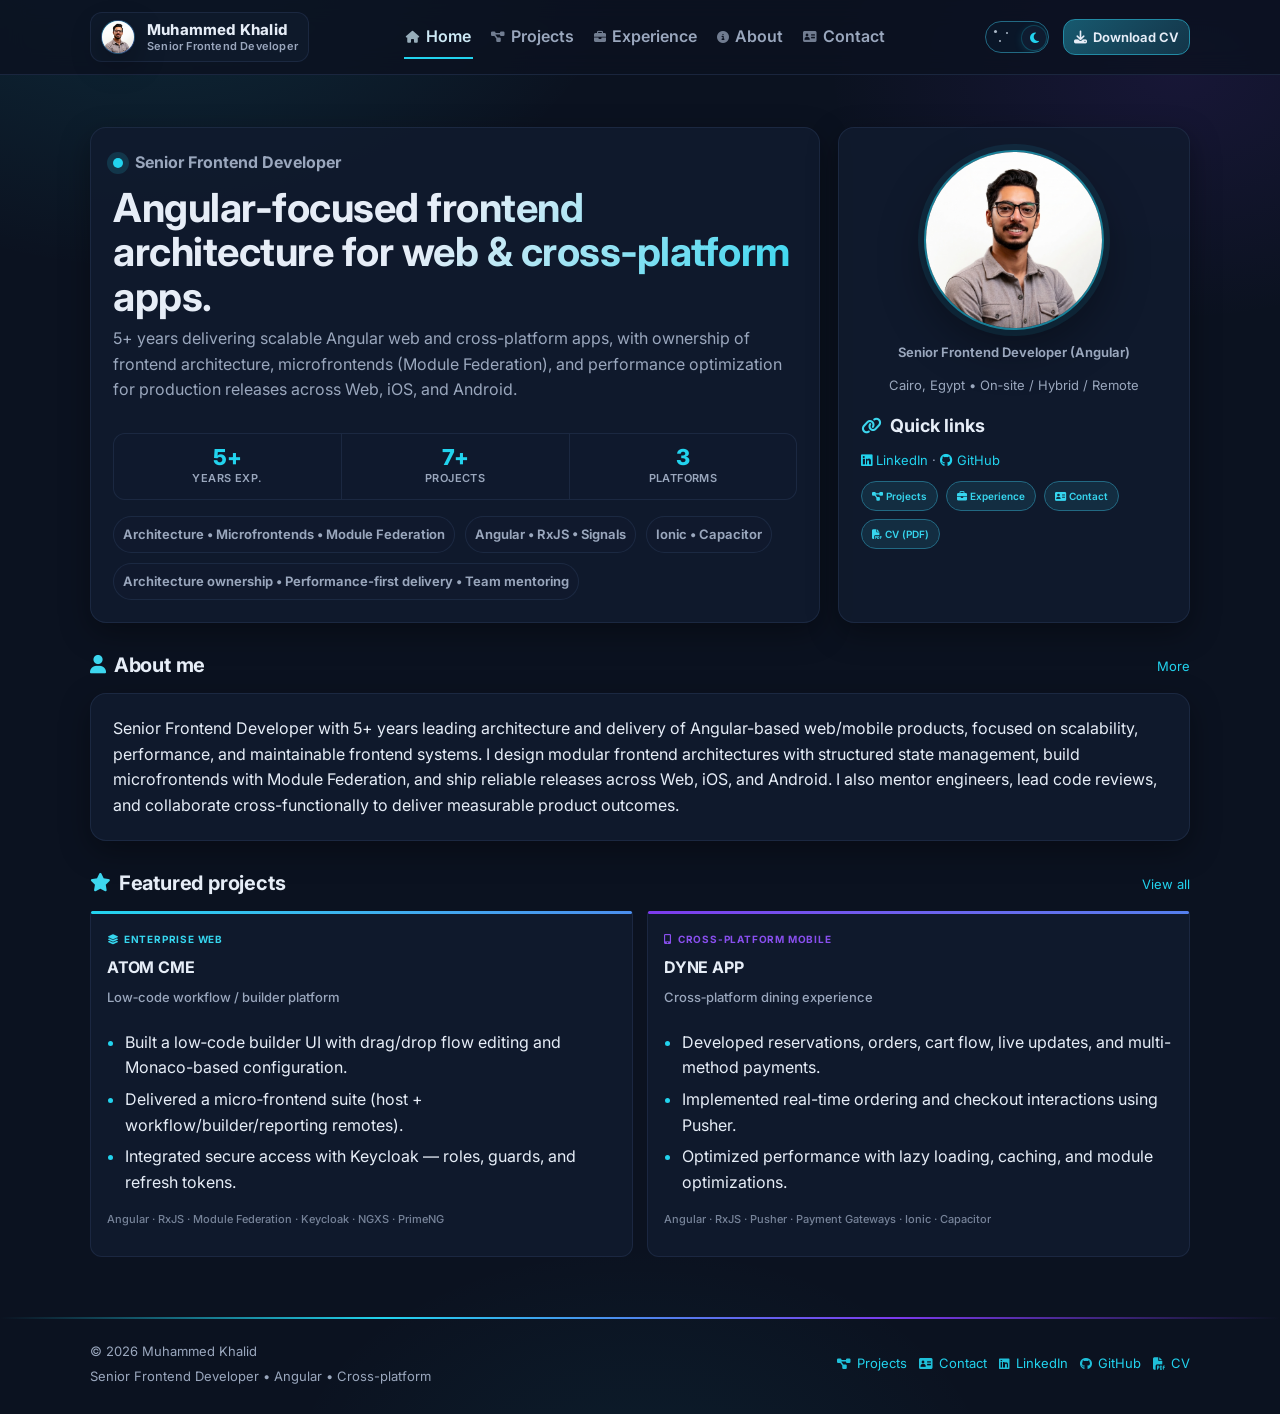
==== commit d6046f63: "Enhance UI" ====
--- a/index.html
+++ b/index.html
@@ -35,6 +35,11 @@
     <meta
       name="twitter:image"
       content="https://muhammedkhaliidd.github.io/assets/img/headshot.png"
+    />
+    <link rel="preconnect" href="https://fonts.googleapis.com" />
+    <link
+      href="https://fonts.googleapis.com/css2?family=Inter:ital,opsz,wght@0,14..32,400;0,14..32,500;0,14..32,600;0,14..32,700;0,14..32,800&display=swap"
+      rel="stylesheet"
     />
     <link
       rel="stylesheet"
@@ -66,13 +71,16 @@
           </nav>
 
           <div class="navActions">
-            <button
-              class="btn"
-              type="button"
-              data-theme-toggle
-              aria-pressed="true"
-            >
-              Dark
+            <button class="themeToggle" type="button" data-theme-toggle aria-pressed="true" aria-label="Switch to light mode">
+              <span class="toggleTrack" aria-hidden="true">
+                <span class="toggleStar"></span>
+                <span class="toggleStar"></span>
+                <span class="toggleStar"></span>
+                <span class="toggleOrb">
+                  <i class="fa-solid fa-moon toggleOrbIcon toggleOrbIcon--moon" aria-hidden="true"></i>
+                  <i class="fa-solid fa-sun  toggleOrbIcon toggleOrbIcon--sun"  aria-hidden="true"></i>
+                </span>
+              </span>
             </button>
             <a
               class="btn btnPrimary"
@@ -90,7 +98,7 @@
       <section class="hero">
         <div class="container">
           <div class="heroGrid">
-            <div class="heroCard">
+            <div class="heroCard reveal">
               <div class="kicker">
                 <span class="kickerDot" aria-hidden="true"></span> Senior
                 Frontend Developer
@@ -106,6 +114,21 @@
                 releases across Web, iOS, and Android.
               </p>
 
+              <div class="statsRow" aria-label="Career highlights">
+                <div class="stat">
+                  <span class="statNum">5+</span>
+                  <span class="statLabel">Years exp.</span>
+                </div>
+                <div class="stat">
+                  <span class="statNum">7+</span>
+                  <span class="statLabel">Projects</span>
+                </div>
+                <div class="stat">
+                  <span class="statNum">3</span>
+                  <span class="statLabel">Platforms</span>
+                </div>
+              </div>
+
               <div class="pillRow" aria-label="Highlights">
                 <span class="pill"
                   >Architecture • Microfrontends • Module Federation</span
@@ -118,7 +141,7 @@
               </div>
             </div>
 
-            <aside class="heroCard" aria-label="Quick info">
+            <aside class="heroCard reveal" style="transition-delay: 0.1s" aria-label="Quick info">
               <div class="avatarWrap">
                 <img
                   class="avatar"
@@ -187,7 +210,7 @@
             </aside>
           </div>
 
-          <section class="section" aria-label="About me">
+          <section class="section reveal" style="transition-delay: 0.05s" aria-label="About me">
             <div class="sectionHeader">
               <h2 class="titleWithIcon">
                 <i class="fa-solid fa-user titleIcon" aria-hidden="true"></i>
@@ -209,7 +232,7 @@
             </div>
           </section>
 
-          <section class="section" aria-label="Featured projects">
+          <section class="section reveal" style="transition-delay: 0.1s" aria-label="Featured projects">
             <div class="sectionHeader">
               <h2 class="titleWithIcon">
                 <i class="fa-solid fa-star titleIcon" aria-hidden="true"></i>
@@ -218,45 +241,37 @@
               <a class="small" href="projects.html">View all</a>
             </div>
             <div class="grid2">
-              <article class="card">
-                <h3>ATOM CME — Low‑code workflow/builder platform</h3>
-                <div class="meta">
-                  Angular • RxJS • Module Federation • Keycloak • NGXS • PrimeNG
-                </div>
+              <article class="card projectCard projectCard--web reveal" style="transition-delay: 0.05s">
+                <div class="projectCardTop">
+                  <span class="projectType">
+                    <i class="fa-solid fa-layer-group" aria-hidden="true"></i>
+                    Enterprise Web
+                  </span>
+                </div>
+                <h3 class="projectName">ATOM CME</h3>
+                <p class="projectDesc">Low‑code workflow / builder platform</p>
                 <ul class="list">
-                  <li>
-                    Built a low‑code builder UI (drag/drop flow editing +
-                    Monaco-based configuration).
-                  </li>
-                  <li>
-                    Delivered a micro‑frontend suite (host +
-                    workflow/builder/reporting remotes).
-                  </li>
-                  <li>
-                    Integrated secure access with Keycloak (roles, guards,
-                    refresh tokens).
-                  </li>
+                  <li>Built a low‑code builder UI with drag/drop flow editing and Monaco-based configuration.</li>
+                  <li>Delivered a micro‑frontend suite (host + workflow/builder/reporting remotes).</li>
+                  <li>Integrated secure access with Keycloak — roles, guards, and refresh tokens.</li>
                 </ul>
+                <p class="projectStack">Angular · RxJS · Module Federation · Keycloak · NGXS · PrimeNG</p>
               </article>
-              <article class="card">
-                <h3>DYNE APP — Cross‑platform dining experience</h3>
-                <div class="meta">
-                  Angular • RxJS • Pusher • Payment Gateways • Ionic • Capacitor
-                </div>
+              <article class="card projectCard projectCard--mobile reveal" style="transition-delay: 0.1s">
+                <div class="projectCardTop">
+                  <span class="projectType projectType--mobile">
+                    <i class="fa-solid fa-mobile-screen-button" aria-hidden="true"></i>
+                    Cross-platform Mobile
+                  </span>
+                </div>
+                <h3 class="projectName">DYNE APP</h3>
+                <p class="projectDesc">Cross‑platform dining experience</p>
                 <ul class="list">
-                  <li>
-                    Developed reservations, orders, cart flow, live updates, and
-                    multi-method payments.
-                  </li>
-                  <li>
-                    Implemented real-time ordering and checkout interactions
-                    using Pusher.
-                  </li>
-                  <li>
-                    Optimized performance with lazy loading, caching, and module
-                    optimizations.
-                  </li>
+                  <li>Developed reservations, orders, cart flow, live updates, and multi-method payments.</li>
+                  <li>Implemented real-time ordering and checkout interactions using Pusher.</li>
+                  <li>Optimized performance with lazy loading, caching, and module optimizations.</li>
                 </ul>
+                <p class="projectStack">Angular · RxJS · Pusher · Payment Gateways · Ionic · Capacitor</p>
               </article>
             </div>
           </section>
--- a/assets/css/styles.css
+++ b/assets/css/styles.css
@@ -8,6 +8,7 @@
   --border: #22304a;
   --accent: #22d3ee;
   --accentHover: #06b6d4;
+  --purple: #7c3aed;
 
   --shadow: 0 10px 30px rgba(0, 0, 0, 0.35);
   --radius: 16px;
@@ -19,7 +20,7 @@
   --easeOut: cubic-bezier(0.2, 0.8, 0.2, 1);
   --durFast: 140ms;
   --dur: 220ms;
-  --lift: translateY(-3px);
+  --lift: translateY(-1px);
 }
 
 html[data-theme="dark"] {
@@ -46,13 +47,26 @@
 
 body {
   margin: 0;
-  font-family: ui-sans-serif, system-ui, -apple-system, Segoe UI, Roboto, Helvetica, Arial,
+  display: flex;
+  flex-direction: column;
+  min-height: 100vh;
+  font-family: 'Inter', ui-sans-serif, system-ui, -apple-system, Segoe UI, Roboto, Helvetica, Arial,
     "Apple Color Emoji", "Segoe UI Emoji";
-  background: radial-gradient(1100px 600px at 20% -10%, rgba(34, 211, 238, 0.18), transparent 60%),
-    radial-gradient(900px 600px at 90% 0%, rgba(34, 211, 238, 0.12), transparent 55%),
+  background:
+    radial-gradient(900px 700px at 12% -8%, rgba(34, 211, 238, 0.15), transparent 55%),
+    radial-gradient(700px 500px at 92% 5%, rgba(124, 58, 237, 0.11), transparent 50%),
+    radial-gradient(600px 400px at 50% 105%, rgba(34, 211, 238, 0.06), transparent 60%),
     var(--bg);
   color: var(--text);
   line-height: 1.6;
+}
+
+html[data-theme="light"] body {
+  background:
+    radial-gradient(900px 700px at 12% -8%, rgba(8, 145, 178, 0.07), transparent 55%),
+    radial-gradient(700px 500px at 92% 5%, rgba(124, 58, 237, 0.05), transparent 50%),
+    radial-gradient(600px 400px at 50% 105%, rgba(8, 145, 178, 0.03), transparent 60%),
+    var(--bg);
 }
 
 img {
@@ -109,11 +123,13 @@
   top: 12px;
 }
 
+/* ── Header ─────────────────────────────────────────────────────── */
+
 .siteHeader {
   position: sticky;
   top: 0;
   z-index: 1000;
-  backdrop-filter: blur(10px);
+  backdrop-filter: blur(12px);
   background: color-mix(in srgb, var(--bg) 82%, transparent);
   border-bottom: 1px solid color-mix(in srgb, var(--border) 70%, transparent);
 }
@@ -161,7 +177,7 @@
   width: 34px;
   height: 34px;
   border-radius: 999px;
-  background: linear-gradient(135deg, var(--accent), color-mix(in srgb, var(--accent) 45%, #7c3aed));
+  background: linear-gradient(135deg, var(--accent), color-mix(in srgb, var(--accent) 45%, var(--purple)));
   box-shadow: var(--shadow);
   overflow: hidden;
   border: 1px solid color-mix(in srgb, var(--border) 75%, transparent);
@@ -264,6 +280,8 @@
   align-items: center;
   gap: 10px;
 }
+
+/* ── Buttons ─────────────────────────────────────────────────────── */
 
 .btn {
   appearance: none;
@@ -273,24 +291,150 @@
   padding: 9px 12px;
   border-radius: 12px;
   font-weight: 650;
+  font-family: inherit;
   cursor: pointer;
   display: inline-flex;
   align-items: center;
   gap: 6px;
 }
 
-.btn[data-theme-toggle]::before {
-  font-family: "Font Awesome 6 Free", sans-serif;
-  font-weight: 900;
-  font-size: 13px;
-}
-
-html[data-theme="dark"] .btn[data-theme-toggle]::before {
-  content: "\f186";
-}
-
-html[data-theme="light"] .btn[data-theme-toggle]::before {
-  content: "\f185";
+/* ── Theme toggle (creative sun / moon slider) ─────────────────── */
+
+.themeToggle {
+  appearance: none;
+  background: none;
+  border: none;
+  padding: 4px;
+  cursor: pointer;
+  display: inline-flex;
+  align-items: center;
+  border-radius: 999px;
+}
+
+.themeToggle:focus-visible {
+  outline: 2px solid var(--accent);
+  outline-offset: 2px;
+}
+
+.toggleTrack {
+  position: relative;
+  width: 64px;
+  height: 32px;
+  border-radius: 999px;
+  overflow: hidden;
+  border: 1.5px solid;
+  transition:
+    background 400ms var(--easeOut),
+    border-color 400ms var(--easeOut),
+    box-shadow 400ms var(--easeOut);
+}
+
+html[data-theme="dark"] .toggleTrack {
+  background: #0a1628;
+  border-color: color-mix(in srgb, var(--accent) 35%, var(--border));
+}
+
+html[data-theme="light"] .toggleTrack {
+  background: linear-gradient(135deg, #fff7ed 0%, #fef3c7 100%);
+  border-color: #f59e0b;
+}
+
+.themeToggle:hover .toggleTrack {
+  box-shadow: 0 0 0 3px color-mix(in srgb, var(--accent) 18%, transparent);
+}
+
+html[data-theme="light"] .themeToggle:hover .toggleTrack {
+  box-shadow: 0 0 0 3px rgba(245, 158, 11, 0.22);
+}
+
+/* Stars */
+.toggleStar {
+  position: absolute;
+  border-radius: 50%;
+  background: rgba(220, 233, 248, 0.9);
+  pointer-events: none;
+  transition:
+    opacity 350ms var(--easeOut),
+    transform 400ms cubic-bezier(0.34, 1.56, 0.64, 1);
+}
+
+.toggleStar:nth-child(1) { width: 3px; height: 3px; top: 8px;  left: 8px;  }
+.toggleStar:nth-child(2) { width: 2px; height: 2px; top: 18px; left: 13px; }
+.toggleStar:nth-child(3) { width: 2px; height: 2px; top: 10px; left: 20px; }
+
+html[data-theme="dark"]  .toggleStar { opacity: 0.85; transform: scale(1); }
+html[data-theme="light"] .toggleStar { opacity: 0;    transform: scale(0); }
+
+/* Sliding orb */
+.toggleOrb {
+  position: absolute;
+  top: 4px;
+  width: 24px;
+  height: 24px;
+  border-radius: 50%;
+  display: grid;
+  place-items: center;
+  transition:
+    left 420ms cubic-bezier(0.34, 1.56, 0.64, 1),
+    background 380ms var(--easeOut),
+    box-shadow 380ms var(--easeOut);
+}
+
+/* Moon (dark mode) — dark navy orb, icon pops in cyan */
+html[data-theme="dark"] .toggleOrb {
+  left: 36px;
+  background: #0f1c30;
+  box-shadow:
+    0 0 0 1px rgba(34, 211, 238, 0.2),
+    0 2px 8px rgba(34, 211, 238, 0.18);
+}
+
+/* Sun (light mode) — golden orb with warm glow */
+html[data-theme="light"] .toggleOrb {
+  left: 4px;
+  background: #fbbf24;
+  box-shadow: 0 0 8px 3px rgba(251, 191, 36, 0.45);
+}
+
+/* Icons inside orb */
+.toggleOrbIcon {
+  position: absolute;
+  font-size: 12px;
+  line-height: 1;
+  transition:
+    opacity 220ms var(--easeOut),
+    transform 280ms var(--easeOut);
+}
+
+html[data-theme="dark"] .toggleOrbIcon--moon {
+  opacity: 1;
+  transform: scale(1) rotate(0deg);
+  color: var(--accent);
+}
+
+html[data-theme="dark"] .toggleOrbIcon--sun {
+  opacity: 0;
+  transform: scale(0) rotate(90deg);
+}
+
+html[data-theme="light"] .toggleOrbIcon--sun {
+  opacity: 1;
+  transform: scale(1) rotate(0deg);
+  color: #78350f;
+}
+
+html[data-theme="light"] .toggleOrbIcon--moon {
+  opacity: 0;
+  transform: scale(0) rotate(-90deg);
+}
+
+@media (prefers-reduced-motion: reduce) {
+  .toggleTrack,
+  .toggleOrb,
+  .toggleStar,
+  .toggleOrbIcon {
+    transition: none !important;
+  }
 }
 
 .siteHeader .btnPrimary::before {
@@ -308,7 +452,7 @@
 .btn:hover {
   border-color: color-mix(in srgb, var(--accent) 55%, var(--border));
   transform: var(--lift);
-  box-shadow: 0 12px 28px rgba(0, 0, 0, 0.22);
+  box-shadow: 0 10px 22px rgba(0, 0, 0, 0.18);
 }
 
 .btnPrimary {
@@ -325,9 +469,33 @@
   box-shadow: 0 16px 40px color-mix(in srgb, var(--accent) 16%, rgba(0, 0, 0, 0.35));
 }
 
+/* ── Main layout ─────────────────────────────────────────────────── */
+
 main {
+  flex: 1;
   padding: 34px 0 54px;
 }
+
+/* ── Page hero (inner pages) ─────────────────────────────────────── */
+
+.pageHero {
+  padding: 14px 0 0;
+}
+
+.pageHeroTitle {
+  font-size: clamp(28px, 4vw, 44px);
+  margin: 0 0 8px;
+  line-height: 1.1;
+  letter-spacing: -0.5px;
+}
+
+.pageHeroSub {
+  margin: 0;
+  color: var(--muted);
+  font-size: 15px;
+}
+
+/* ── Hero section ────────────────────────────────────────────────── */
 
 .hero {
   padding: 18px 0 6px;
@@ -352,13 +520,32 @@
   aspect-ratio: 1 / 1;
   border-radius: 999px;
   object-fit: cover;
-  border: 2px solid color-mix(in srgb, var(--border) 80%, transparent);
-  box-shadow: 0 18px 45px rgba(0, 0, 0, 0.35);
+  border: 2px solid color-mix(in srgb, var(--accent) 55%, transparent);
+  box-shadow:
+    0 0 0 6px color-mix(in srgb, var(--accent) 9%, transparent),
+    0 18px 45px rgba(0, 0, 0, 0.35);
+  animation: avatarBreath 3.5s ease-in-out infinite;
 }
 
 .avatar:hover {
   transform: translateY(-2px);
-  box-shadow: 0 22px 58px rgba(0, 0, 0, 0.42);
+  box-shadow:
+    0 0 0 6px color-mix(in srgb, var(--accent) 16%, transparent),
+    0 22px 58px rgba(0, 0, 0, 0.42);
+  animation: none;
+}
+
+@keyframes avatarBreath {
+  0%, 100% {
+    box-shadow:
+      0 0 0 4px color-mix(in srgb, var(--accent) 7%,  transparent),
+      0 18px 45px rgba(0, 0, 0, 0.35);
+  }
+  50% {
+    box-shadow:
+      0 0 0 9px color-mix(in srgb, var(--accent) 15%, transparent),
+      0 18px 45px rgba(0, 0, 0, 0.35);
+  }
 }
 
 .avatarCaption {
@@ -379,9 +566,14 @@
 }
 
 .heroCard:hover {
-  transform: translateY(-1px);
-  border-color: color-mix(in srgb, var(--accent) 22%, var(--border));
-}
+  transform: translateY(-0.5px);
+  border-color: color-mix(in srgb, var(--accent) 28%, var(--border));
+  box-shadow:
+    0 0 0 1px color-mix(in srgb, var(--accent) 10%, transparent),
+    0 20px 48px rgba(0, 0, 0, 0.28);
+}
+
+/* ── Kicker ──────────────────────────────────────────────────────── */
 
 .kicker {
   display: inline-flex;
@@ -397,20 +589,87 @@
   border-radius: 999px;
   background: var(--accent);
   box-shadow: 0 0 0 6px color-mix(in srgb, var(--accent) 15%, transparent);
-}
+  animation: kickerPing 2s ease-out infinite;
+}
+
+@keyframes kickerPing {
+  0% {
+    box-shadow:
+      0 0 0 0   color-mix(in srgb, var(--accent) 35%, transparent),
+      0 0 0 6px color-mix(in srgb, var(--accent) 15%, transparent);
+  }
+  100% {
+    box-shadow:
+      0 0 0 14px color-mix(in srgb, var(--accent) 0%,  transparent),
+      0 0 0 6px  color-mix(in srgb, var(--accent) 15%, transparent);
+  }
+}
+
+/* ── Headings ────────────────────────────────────────────────────── */
 
 h1 {
   margin: 10px 0 6px;
   line-height: 1.12;
   letter-spacing: -0.5px;
   font-size: clamp(26px, 3.8vw, 40px);
-}
+  background: linear-gradient(135deg, var(--text) 45%, var(--accent));
+  -webkit-background-clip: text;
+  -webkit-text-fill-color: transparent;
+  background-clip: text;
+}
+
+/* pageHeroTitle inherits h1 gradient via the .pageHeroTitle selector */
 
 .subtitle {
   margin: 0 0 14px;
   color: var(--muted);
   font-size: 16px;
 }
+
+/* ── Stats row ───────────────────────────────────────────────────── */
+
+.statsRow {
+  display: flex;
+  gap: 0;
+  margin: 16px 0 0;
+  border: 1px solid color-mix(in srgb, var(--border) 70%, transparent);
+  border-radius: var(--radiusSm);
+  overflow: hidden;
+  background: color-mix(in srgb, var(--surface) 50%, transparent);
+}
+
+.stat {
+  flex: 1;
+  display: flex;
+  flex-direction: column;
+  align-items: center;
+  justify-content: center;
+  padding: 12px 8px;
+  gap: 2px;
+  border-right: 1px solid color-mix(in srgb, var(--border) 70%, transparent);
+}
+
+.stat:last-child {
+  border-right: none;
+}
+
+.statNum {
+  font-size: 22px;
+  font-weight: 800;
+  line-height: 1;
+  color: var(--accent);
+  letter-spacing: -0.5px;
+}
+
+.statLabel {
+  font-size: 11px;
+  font-weight: 600;
+  color: var(--muted);
+  text-transform: uppercase;
+  letter-spacing: 0.4px;
+}
+
+/* ── Pills ───────────────────────────────────────────────────────── */
 
 .pillRow {
   display: flex;
@@ -432,6 +691,8 @@
   font-size: 13px;
 }
 
+/* ── Sections ────────────────────────────────────────────────────── */
+
 .section {
   margin-top: 26px;
 }
@@ -460,6 +721,8 @@
   color: color-mix(in srgb, var(--accent) 86%, var(--text));
   font-size: 0.92em;
 }
+
+/* ── Cards ───────────────────────────────────────────────────────── */
 
 .grid2 {
   display: grid;
@@ -476,14 +739,202 @@
 
 .card:hover {
   transform: var(--lift);
-  border-color: color-mix(in srgb, var(--accent) 26%, var(--border));
-  box-shadow: 0 18px 55px rgba(0, 0, 0, 0.26);
+  border-color: color-mix(in srgb, var(--accent) 40%, var(--border));
+  box-shadow:
+    0 0 0 1px color-mix(in srgb, var(--accent) 14%, transparent),
+    0 16px 40px rgba(0, 0, 0, 0.26);
 }
 
 .card h3 {
   margin: 0 0 6px;
   font-size: 16px;
 }
+
+/* ── Project cards ────────────────────────────────────────────────── */
+
+.projectCard {
+  position: relative;
+  display: flex;
+  flex-direction: column;
+  padding-top: 20px;
+  border-top: none;
+  border-radius: 4px 4px var(--radiusSm) var(--radiusSm);
+}
+
+/* Gradient accent bar at card top */
+.projectCard::before {
+  content: '';
+  position: absolute;
+  top: 0; left: 0; right: 0;
+  height: 3px;
+  background: linear-gradient(90deg, var(--accent), color-mix(in srgb, var(--accent) 55%, var(--purple)));
+  transition: opacity var(--dur) var(--easeOut);
+  border-radius: 4px;
+}
+
+.projectCard--mobile::before {
+  background: linear-gradient(90deg, var(--purple), color-mix(in srgb, var(--purple) 55%, var(--accent)));
+}
+
+.projectCard--dashboard::before {
+  background: linear-gradient(90deg, #10b981, var(--accent));
+}
+
+.projectCard:hover::before {
+  opacity: 0.75;
+}
+
+/* Type badge */
+.projectCardTop {
+  display: flex;
+  align-items: center;
+  margin-bottom: 8px;
+}
+
+.projectType {
+  display: inline-flex;
+  align-items: center;
+  gap: 5px;
+  font-size: 10px;
+  font-weight: 700;
+  text-transform: uppercase;
+  letter-spacing: 0.8px;
+  color: color-mix(in srgb, var(--accent) 90%, var(--text));
+}
+
+.projectType--mobile {
+  color: color-mix(in srgb, var(--purple) 88%, var(--text));
+}
+
+.projectType--dashboard {
+  color: #10b981;
+}
+
+html[data-theme="light"] .projectType--dashboard {
+  color: #059669;
+}
+
+/* Card title split */
+.projectName {
+  margin: 0 0 3px;
+  font-size: 16px;
+  font-weight: 700;
+  letter-spacing: -0.2px;
+}
+
+.projectDesc {
+  margin: 0 0 6px;
+  font-size: 13px;
+  color: var(--muted);
+  font-weight: 500;
+}
+
+/* Tech stack line at bottom */
+.projectStack {
+  margin-top: 10px;
+  font-size: 11px;
+  color: color-mix(in srgb, var(--muted) 75%, transparent);
+  font-weight: 500;
+  line-height: 1.6;
+}
+
+/* Store / live links pushed to bottom */
+.projectLinks {
+  margin-top: auto;
+  padding-top: 12px;
+}
+
+/* ── Experience card head ─────────────────────────────────────────── */
+
+.expCardHead {
+  display: flex;
+  align-items: flex-start;
+  justify-content: space-between;
+  gap: 12px;
+  margin: 0 0 6px;
+}
+
+.expCardHead h3 {
+  margin: 0;
+  flex: 1;
+  min-width: 0;
+  font-size: 16px;
+}
+
+.expCompanyLinkTop {
+  flex-shrink: 0;
+  color: var(--accent);
+  font-size: 22px;
+  line-height: 1;
+  text-decoration: none;
+  margin-top: 1px;
+}
+
+.expCompanyLinkTop:hover {
+  color: var(--accentHover);
+  text-decoration: none;
+}
+
+.expCompanyLinks {
+  display: flex;
+  align-items: center;
+  gap: 10px;
+  flex-shrink: 0;
+}
+
+.expCompanyLinks a:first-child {
+  font-size: 16px;
+}
+
+/* ── Timeline (experience page) ──────────────────────────────────── */
+
+.timeline {
+  display: flex;
+  flex-direction: column;
+  position: relative;
+  gap: 0;
+}
+
+.timeline::before {
+  content: '';
+  position: absolute;
+  left: 17px;
+  top: 20px;
+  bottom: 20px;
+  width: 2px;
+  background: linear-gradient(
+    to bottom,
+    var(--accent),
+    color-mix(in srgb, var(--accent) 15%, transparent)
+  );
+  border-radius: 2px;
+}
+
+.timelineItem {
+  position: relative;
+  padding-left: 52px;
+  margin-bottom: 16px;
+}
+
+.timelineItem:last-child {
+  margin-bottom: 0;
+}
+
+.timelineItem::before {
+  content: '';
+  position: absolute;
+  left: 9px;
+  top: 18px;
+  width: 16px;
+  height: 16px;
+  border-radius: 50%;
+  background: var(--surface);
+  border: 2px solid var(--accent);
+  box-shadow: 0 0 0 4px color-mix(in srgb, var(--accent) 16%, transparent);
+  z-index: 1;
+}
+
+/* ── Contact cards ───────────────────────────────────────────────── */
 
 .contactCard {
   position: relative;
@@ -545,6 +996,25 @@
   color: var(--muted);
 }
 
+/* Semantic left-border accent per contact type */
+.contactCard--location { border-left: 3px solid var(--muted); }
+.contactCard--email    { border-left: 3px solid var(--accent); }
+.contactCard--phone    { border-left: 3px solid #10b981; }
+.contactCard--linkedin { border-left: 3px solid var(--accent); }
+.contactCard--github   { border-left: 3px solid var(--purple); }
+.contactCard--cv       { border-left: 3px solid #f59e0b; }
+
+.contactCard--phone  .titleIcon { color: #10b981; }
+.contactCard--github .titleIcon { color: color-mix(in srgb, var(--purple) 88%, var(--text)); }
+.contactCard--cv     .titleIcon { color: #f59e0b; }
+
+html[data-theme="light"] .contactCard--phone  { border-left-color: #059669; }
+html[data-theme="light"] .contactCard--phone  .titleIcon { color: #059669; }
+html[data-theme="light"] .contactCard--cv     { border-left-color: #d97706; }
+html[data-theme="light"] .contactCard--cv     .titleIcon { color: #d97706; }
+
+/* ── Meta & list ─────────────────────────────────────────────────── */
+
 .meta {
   color: var(--muted);
   font-weight: 650;
@@ -560,6 +1030,12 @@
 .list li {
   margin: 6px 0;
 }
+
+.list li::marker {
+  color: var(--accent);
+}
+
+/* ── Tags ────────────────────────────────────────────────────────── */
 
 .tagRow {
   display: flex;
@@ -585,6 +1061,23 @@
   border-color: color-mix(in srgb, var(--accent) 55%, var(--border));
   background: color-mix(in srgb, var(--accent) 14%, var(--surface));
 }
+
+/* ── Scroll-reveal ───────────────────────────────────────────────── */
+
+.reveal {
+  opacity: 0;
+  transform: translateY(20px);
+  transition:
+    opacity 0.55s var(--easeOut),
+    transform 0.55s var(--easeOut);
+}
+
+.reveal.visible {
+  opacity: 1;
+  transform: none;
+}
+
+/* ── Reduced motion ──────────────────────────────────────────────── */
 
 @media (prefers-reduced-motion: reduce) {
   .brand,
@@ -606,12 +1099,37 @@
   .avatar:hover {
     transform: none !important;
   }
-}
+  .reveal {
+    opacity: 1;
+    transform: none;
+    transition: none;
+  }
+  .kickerDot,
+  .avatar {
+    animation: none !important;
+  }
+}
+
+/* ── Footer ──────────────────────────────────────────────────────── */
 
 .siteFooter {
-  border-top: 1px solid color-mix(in srgb, var(--border) 70%, transparent);
-  padding: 20px 0 28px;
+  position: relative;
+  padding: 24px 0 28px;
   color: var(--muted);
+}
+
+.siteFooter::before {
+  content: '';
+  position: absolute;
+  top: 0; left: 0; right: 0;
+  height: 2px;
+  background: linear-gradient(
+    90deg,
+    transparent 0%,
+    var(--accent) 30%,
+    var(--purple) 70%,
+    transparent 100%
+  );
 }
 
 .footerRow {
@@ -682,6 +1200,8 @@
 .small {
   font-size: 13px;
 }
+
+/* ── Responsive: 900px ───────────────────────────────────────────── */
 
 @media (max-width: 900px) {
   .container {
@@ -777,8 +1297,18 @@
   .footerRow {
     align-items: flex-start;
   }
-}
-
+
+  .timeline::before,
+  .timelineItem::before {
+    display: none;
+  }
+
+  .timelineItem {
+    padding-left: 0;
+  }
+}
+
+/* ── Responsive: 600px ───────────────────────────────────────────── */
 
 @media (max-width: 600px) {
   .container {
@@ -827,7 +1357,21 @@
   .small {
     font-size: 12px;
   }
-}
+
+  .statsRow {
+    gap: 0;
+  }
+
+  .statNum {
+    font-size: 18px;
+  }
+
+  .pageHeroTitle {
+    font-size: clamp(24px, 6vw, 36px);
+  }
+}
+
+/* ── Responsive: 420px ───────────────────────────────────────────── */
 
 @media (max-width: 420px) {
   .brand {
@@ -870,4 +1414,3 @@
     font-size: 14px;
   }
 }
-
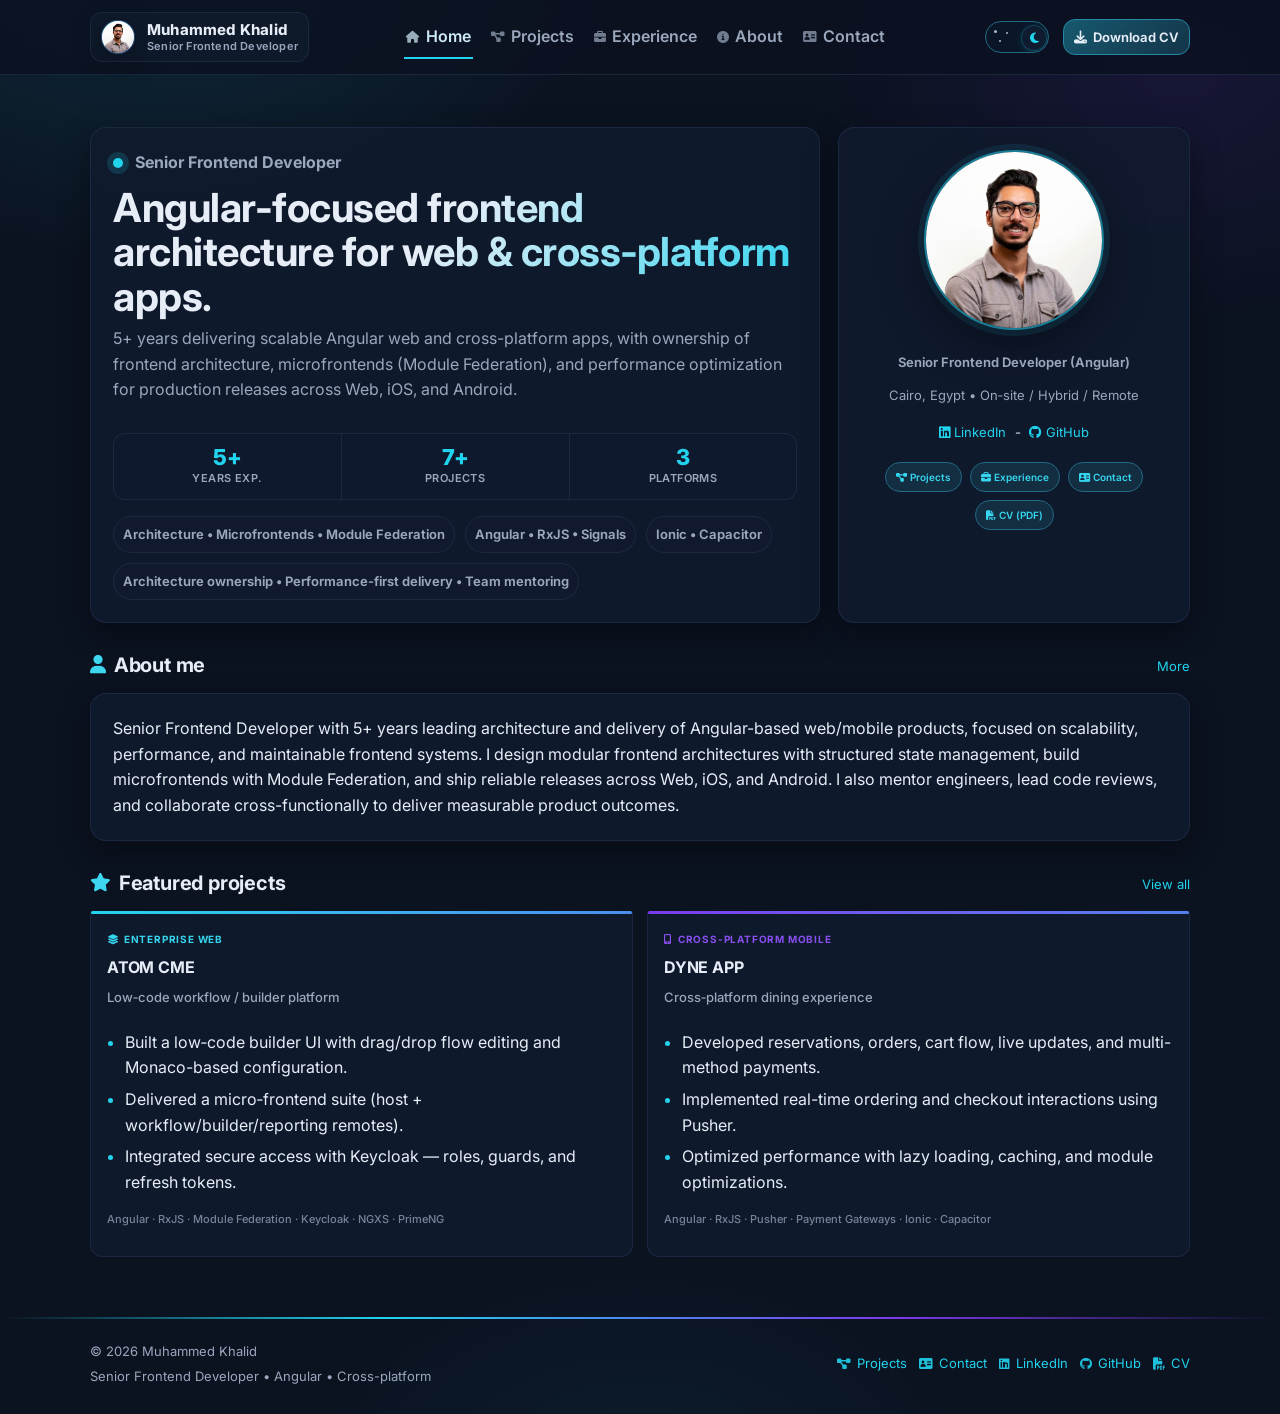
==== commit 882c49ab: "Enhance profile section ui" ====
--- a/index.html
+++ b/index.html
@@ -59,7 +59,10 @@
             <span class="brandMark" aria-hidden="true">
               <img src="assets/img/headshot.png" alt="" />
             </span>
-            <span class="brandText"><span class="brandName">Muhammed Khalid</span><span class="brandRole">Senior Frontend Developer</span></span>
+            <span class="brandText"
+              ><span class="brandName">Muhammed Khalid</span
+              ><span class="brandRole">Senior Frontend Developer</span></span
+            >
           </a>
 
           <nav class="navLinks" aria-label="Primary">
@@ -71,14 +74,26 @@
           </nav>
 
           <div class="navActions">
-            <button class="themeToggle" type="button" data-theme-toggle aria-pressed="true" aria-label="Switch to light mode">
+            <button
+              class="themeToggle"
+              type="button"
+              data-theme-toggle
+              aria-pressed="true"
+              aria-label="Switch to light mode"
+            >
               <span class="toggleTrack" aria-hidden="true">
                 <span class="toggleStar"></span>
                 <span class="toggleStar"></span>
                 <span class="toggleStar"></span>
                 <span class="toggleOrb">
-                  <i class="fa-solid fa-moon toggleOrbIcon toggleOrbIcon--moon" aria-hidden="true"></i>
-                  <i class="fa-solid fa-sun  toggleOrbIcon toggleOrbIcon--sun"  aria-hidden="true"></i>
+                  <i
+                    class="fa-solid fa-moon toggleOrbIcon toggleOrbIcon--moon"
+                    aria-hidden="true"
+                  ></i>
+                  <i
+                    class="fa-solid fa-sun toggleOrbIcon toggleOrbIcon--sun"
+                    aria-hidden="true"
+                  ></i>
                 </span>
               </span>
             </button>
@@ -136,12 +151,17 @@
                 <span class="pill">Angular • RxJS • Signals</span>
                 <span class="pill">Ionic • Capacitor</span>
                 <span class="pill"
-                  >Architecture ownership • Performance-first delivery • Team mentoring</span
+                  >Architecture ownership • Performance-first delivery • Team
+                  mentoring</span
                 >
               </div>
             </div>
 
-            <aside class="heroCard reveal" style="transition-delay: 0.1s" aria-label="Quick info">
+            <aside
+              class="heroCard reveal"
+              style="transition-delay: 0.1s"
+              aria-label="Quick info"
+            >
               <div class="avatarWrap">
                 <img
                   class="avatar"
@@ -156,15 +176,28 @@
                 </p>
               </div>
 
-              <div class="section" style="margin-top: 16px">
-                <h2
+              <div
+                class="section"
+                style="
+                  margin-top: 16px;
+                  display: flex;
+                  flex-direction: column;
+                  align-items: center;
+                  gap: 10px;
+                "
+              >
+                <!-- <h2
                   class="titleWithIcon"
-                  style="margin: 0 0 10px; font-size: 18px"
+                  style="margin: 10px 0px 0px; font-size: 18px"
                 >
-                  <i class="fa-solid fa-link titleIcon" aria-hidden="true"></i>
+                  <i
+                    class="fa-solid fa-link titleIcon"
+                    aria-hidden="true"
+                    style="font-size: 14px"
+                  ></i>
                   Quick links
-                </h2>
-                <p class="small" style="margin: 0 0 10px; color: var(--muted)">
+                </h2> -->
+                <p class="small" style="margin: 0px; color: var(--muted)">
                   <a
                     href="https://www.linkedin.com/in/muhammedkhaliid/"
                     target="_blank"
@@ -172,7 +205,7 @@
                     ><i class="fa-brands fa-linkedin" aria-hidden="true"></i>
                     LinkedIn</a
                   >
-                  ·
+                  <span style="margin: 0px 5px; font-weight: bolder"> - </span>
                   <a
                     href="https://github.com/muhammedkhaliidd"
                     target="_blank"
@@ -210,7 +243,11 @@
             </aside>
           </div>
 
-          <section class="section reveal" style="transition-delay: 0.05s" aria-label="About me">
+          <section
+            class="section reveal"
+            style="transition-delay: 0.05s"
+            aria-label="About me"
+          >
             <div class="sectionHeader">
               <h2 class="titleWithIcon">
                 <i class="fa-solid fa-user titleIcon" aria-hidden="true"></i>
@@ -232,7 +269,11 @@
             </div>
           </section>
 
-          <section class="section reveal" style="transition-delay: 0.1s" aria-label="Featured projects">
+          <section
+            class="section reveal"
+            style="transition-delay: 0.1s"
+            aria-label="Featured projects"
+          >
             <div class="sectionHeader">
               <h2 class="titleWithIcon">
                 <i class="fa-solid fa-star titleIcon" aria-hidden="true"></i>
@@ -241,7 +282,10 @@
               <a class="small" href="projects.html">View all</a>
             </div>
             <div class="grid2">
-              <article class="card projectCard projectCard--web reveal" style="transition-delay: 0.05s">
+              <article
+                class="card projectCard projectCard--web reveal"
+                style="transition-delay: 0.05s"
+              >
                 <div class="projectCardTop">
                   <span class="projectType">
                     <i class="fa-solid fa-layer-group" aria-hidden="true"></i>
@@ -251,27 +295,55 @@
                 <h3 class="projectName">ATOM CME</h3>
                 <p class="projectDesc">Low‑code workflow / builder platform</p>
                 <ul class="list">
-                  <li>Built a low‑code builder UI with drag/drop flow editing and Monaco-based configuration.</li>
-                  <li>Delivered a micro‑frontend suite (host + workflow/builder/reporting remotes).</li>
-                  <li>Integrated secure access with Keycloak — roles, guards, and refresh tokens.</li>
+                  <li>
+                    Built a low‑code builder UI with drag/drop flow editing and
+                    Monaco-based configuration.
+                  </li>
+                  <li>
+                    Delivered a micro‑frontend suite (host +
+                    workflow/builder/reporting remotes).
+                  </li>
+                  <li>
+                    Integrated secure access with Keycloak — roles, guards, and
+                    refresh tokens.
+                  </li>
                 </ul>
-                <p class="projectStack">Angular · RxJS · Module Federation · Keycloak · NGXS · PrimeNG</p>
+                <p class="projectStack">
+                  Angular · RxJS · Module Federation · Keycloak · NGXS · PrimeNG
+                </p>
               </article>
-              <article class="card projectCard projectCard--mobile reveal" style="transition-delay: 0.1s">
+              <article
+                class="card projectCard projectCard--mobile reveal"
+                style="transition-delay: 0.1s"
+              >
                 <div class="projectCardTop">
                   <span class="projectType projectType--mobile">
-                    <i class="fa-solid fa-mobile-screen-button" aria-hidden="true"></i>
+                    <i
+                      class="fa-solid fa-mobile-screen-button"
+                      aria-hidden="true"
+                    ></i>
                     Cross-platform Mobile
                   </span>
                 </div>
                 <h3 class="projectName">DYNE APP</h3>
                 <p class="projectDesc">Cross‑platform dining experience</p>
                 <ul class="list">
-                  <li>Developed reservations, orders, cart flow, live updates, and multi-method payments.</li>
-                  <li>Implemented real-time ordering and checkout interactions using Pusher.</li>
-                  <li>Optimized performance with lazy loading, caching, and module optimizations.</li>
+                  <li>
+                    Developed reservations, orders, cart flow, live updates, and
+                    multi-method payments.
+                  </li>
+                  <li>
+                    Implemented real-time ordering and checkout interactions
+                    using Pusher.
+                  </li>
+                  <li>
+                    Optimized performance with lazy loading, caching, and module
+                    optimizations.
+                  </li>
                 </ul>
-                <p class="projectStack">Angular · RxJS · Pusher · Payment Gateways · Ionic · Capacitor</p>
+                <p class="projectStack">
+                  Angular · RxJS · Pusher · Payment Gateways · Ionic · Capacitor
+                </p>
               </article>
             </div>
           </section>
--- a/assets/css/styles.css
+++ b/assets/css/styles.css
@@ -525,6 +525,7 @@
     0 0 0 6px color-mix(in srgb, var(--accent) 9%, transparent),
     0 18px 45px rgba(0, 0, 0, 0.35);
   animation: avatarBreath 3.5s ease-in-out infinite;
+  margin-bottom: 10px;
 }
 
 .avatar:hover {
@@ -1039,6 +1040,7 @@
 
 .tagRow {
   display: flex;
+  justify-content: center;
   flex-wrap: wrap;
   gap: 8px;
   margin-top: 10px;
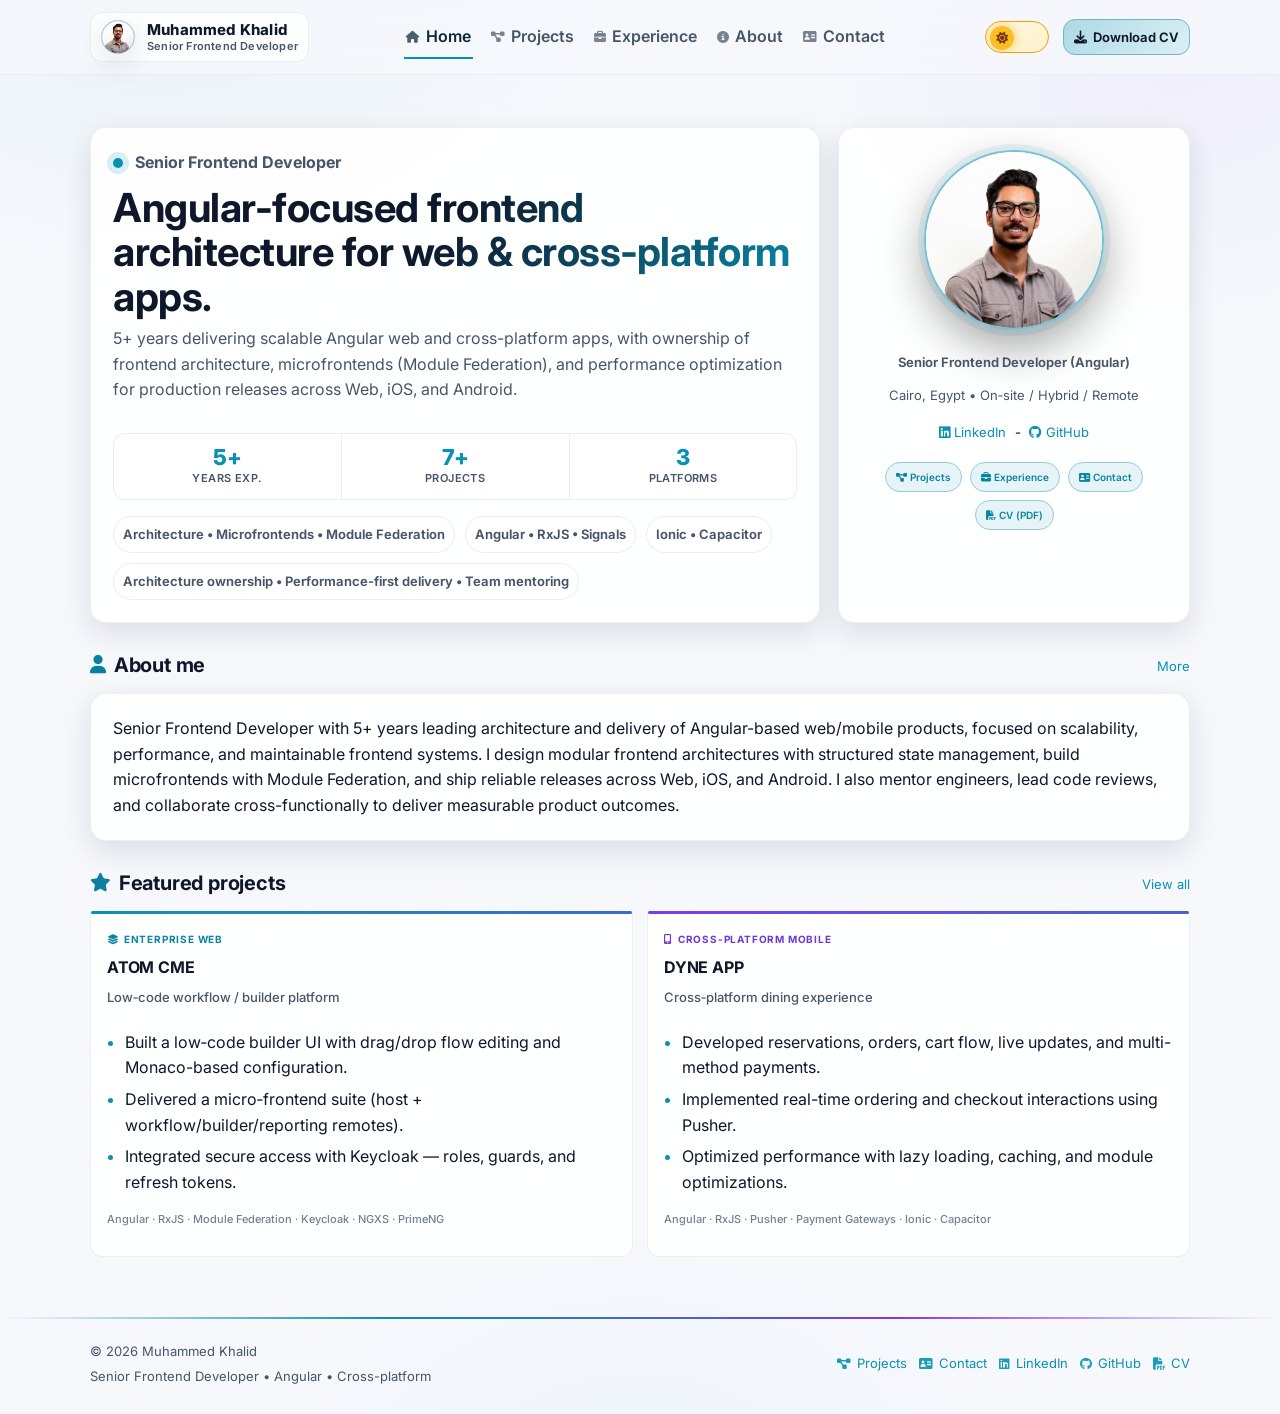
==== commit df697a33: "Make the light theme is the default 2" ====
--- a/index.html
+++ b/index.html
@@ -1,5 +1,5 @@
 <!doctype html>
-<html lang="en" data-theme="dark">
+<html lang="en" data-theme="light">
   <head>
     <meta charset="utf-8" />
     <meta name="viewport" content="width=device-width, initial-scale=1" />
@@ -78,8 +78,8 @@
               class="themeToggle"
               type="button"
               data-theme-toggle
-              aria-pressed="true"
-              aria-label="Switch to light mode"
+              aria-pressed="false"
+              aria-label="Switch to dark mode"
             >
               <span class="toggleTrack" aria-hidden="true">
                 <span class="toggleStar"></span>
@@ -186,17 +186,7 @@
                   gap: 10px;
                 "
               >
-                <!-- <h2
-                  class="titleWithIcon"
-                  style="margin: 10px 0px 0px; font-size: 18px"
-                >
-                  <i
-                    class="fa-solid fa-link titleIcon"
-                    aria-hidden="true"
-                    style="font-size: 14px"
-                  ></i>
-                  Quick links
-                </h2> -->
+
                 <p class="small" style="margin: 0px; color: var(--muted)">
                   <a
                     href="https://www.linkedin.com/in/muhammedkhaliid/"
